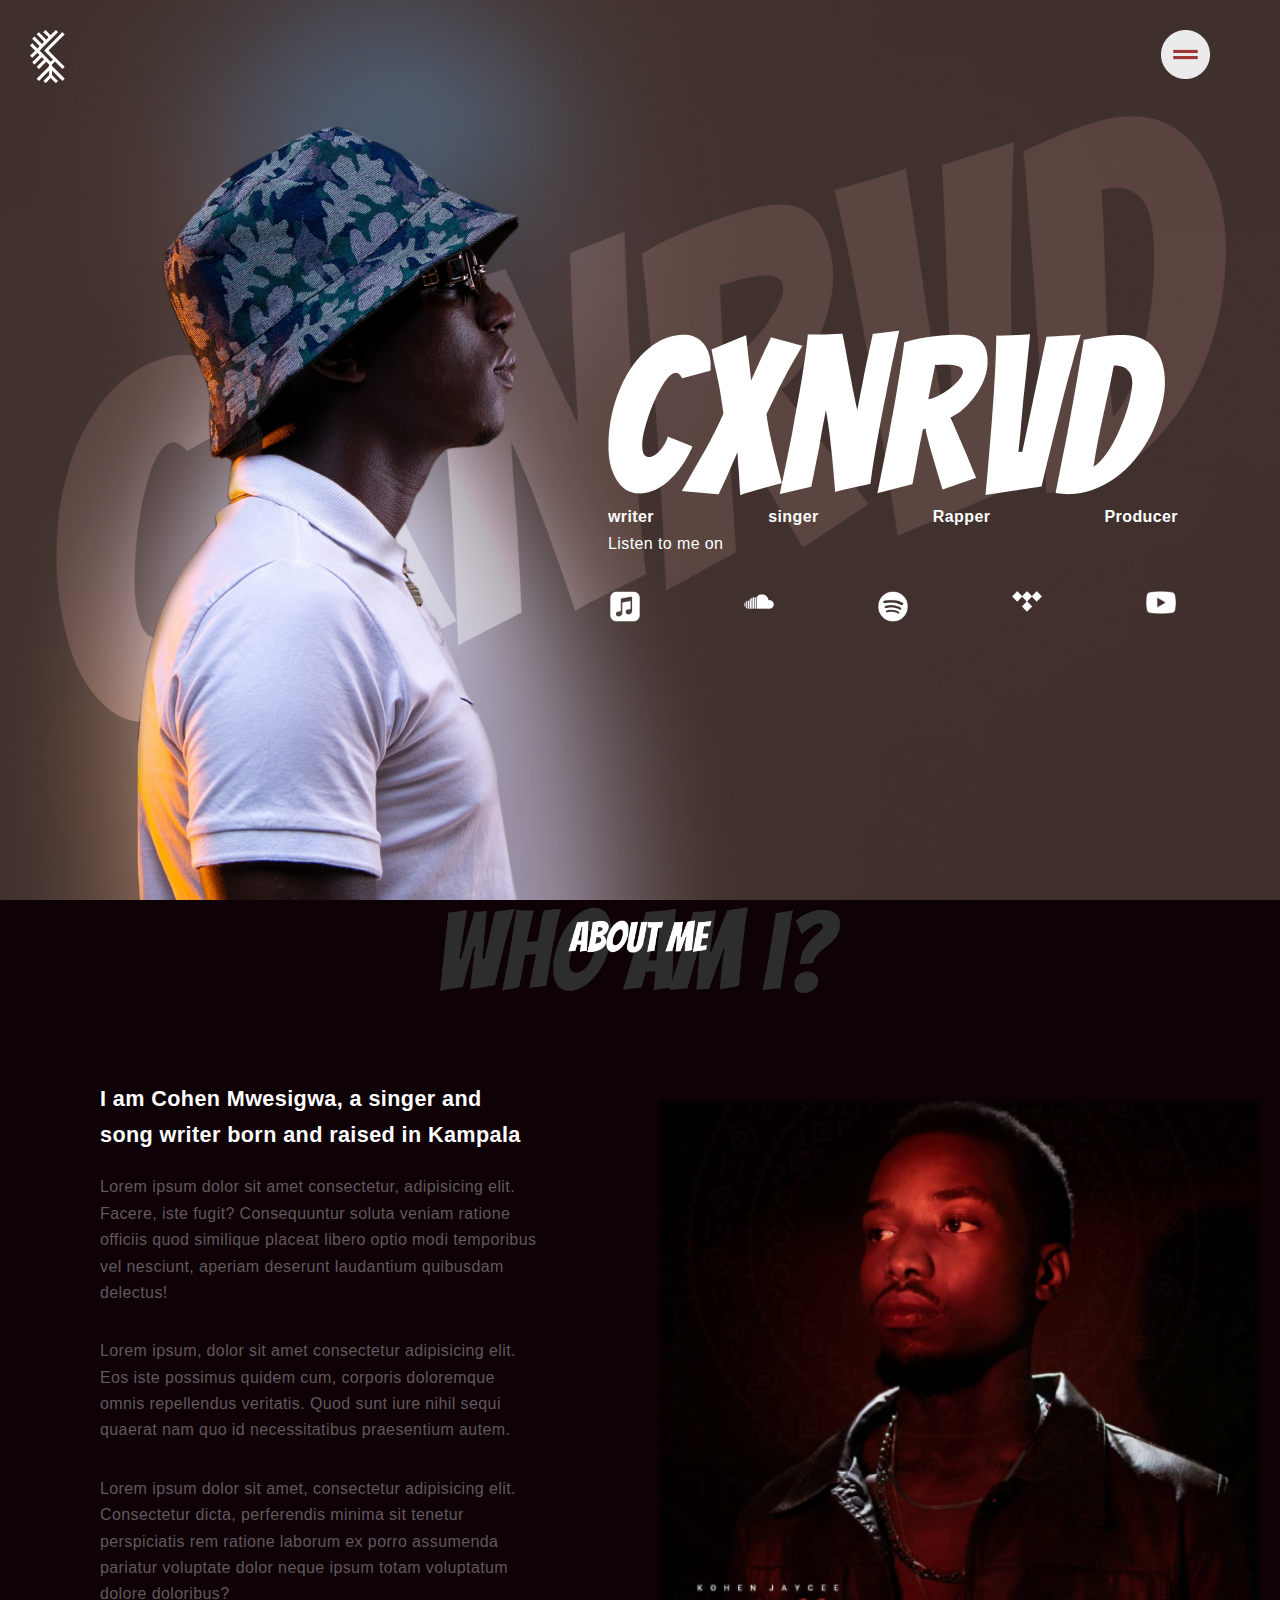
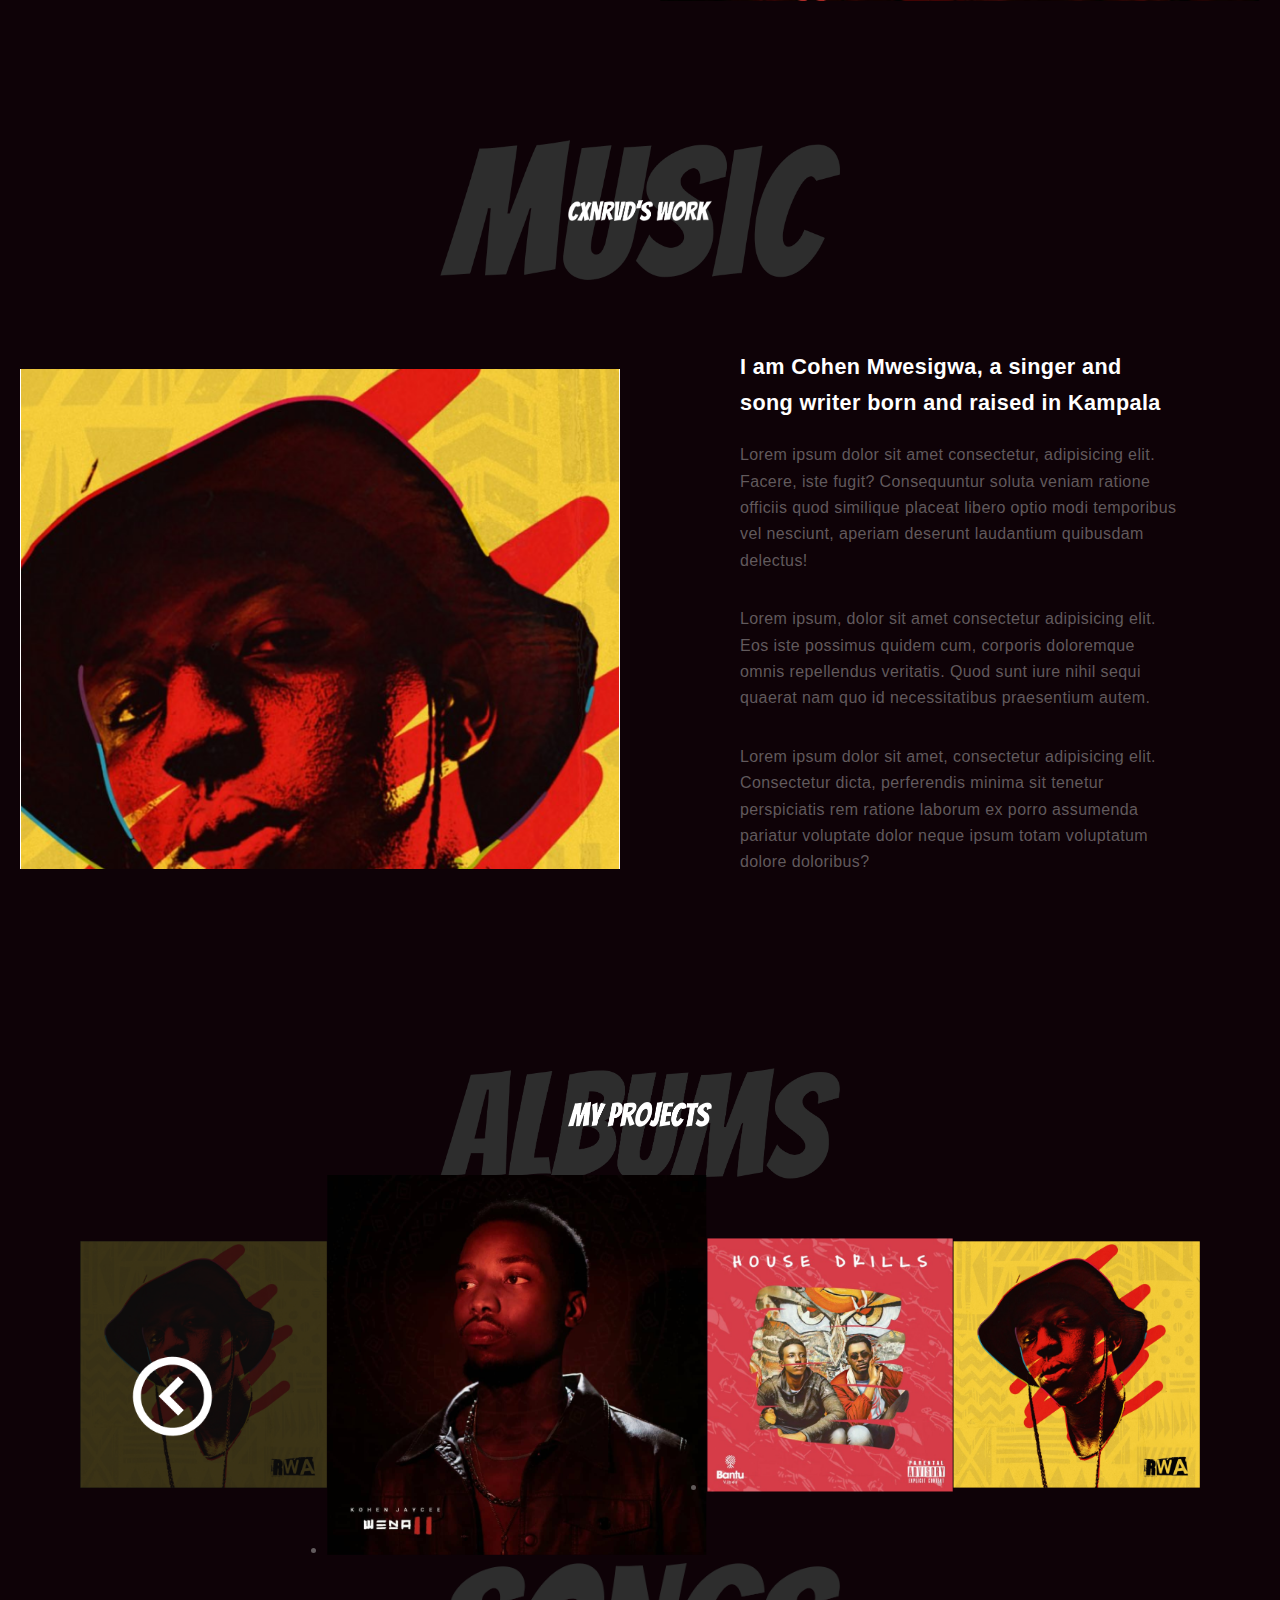
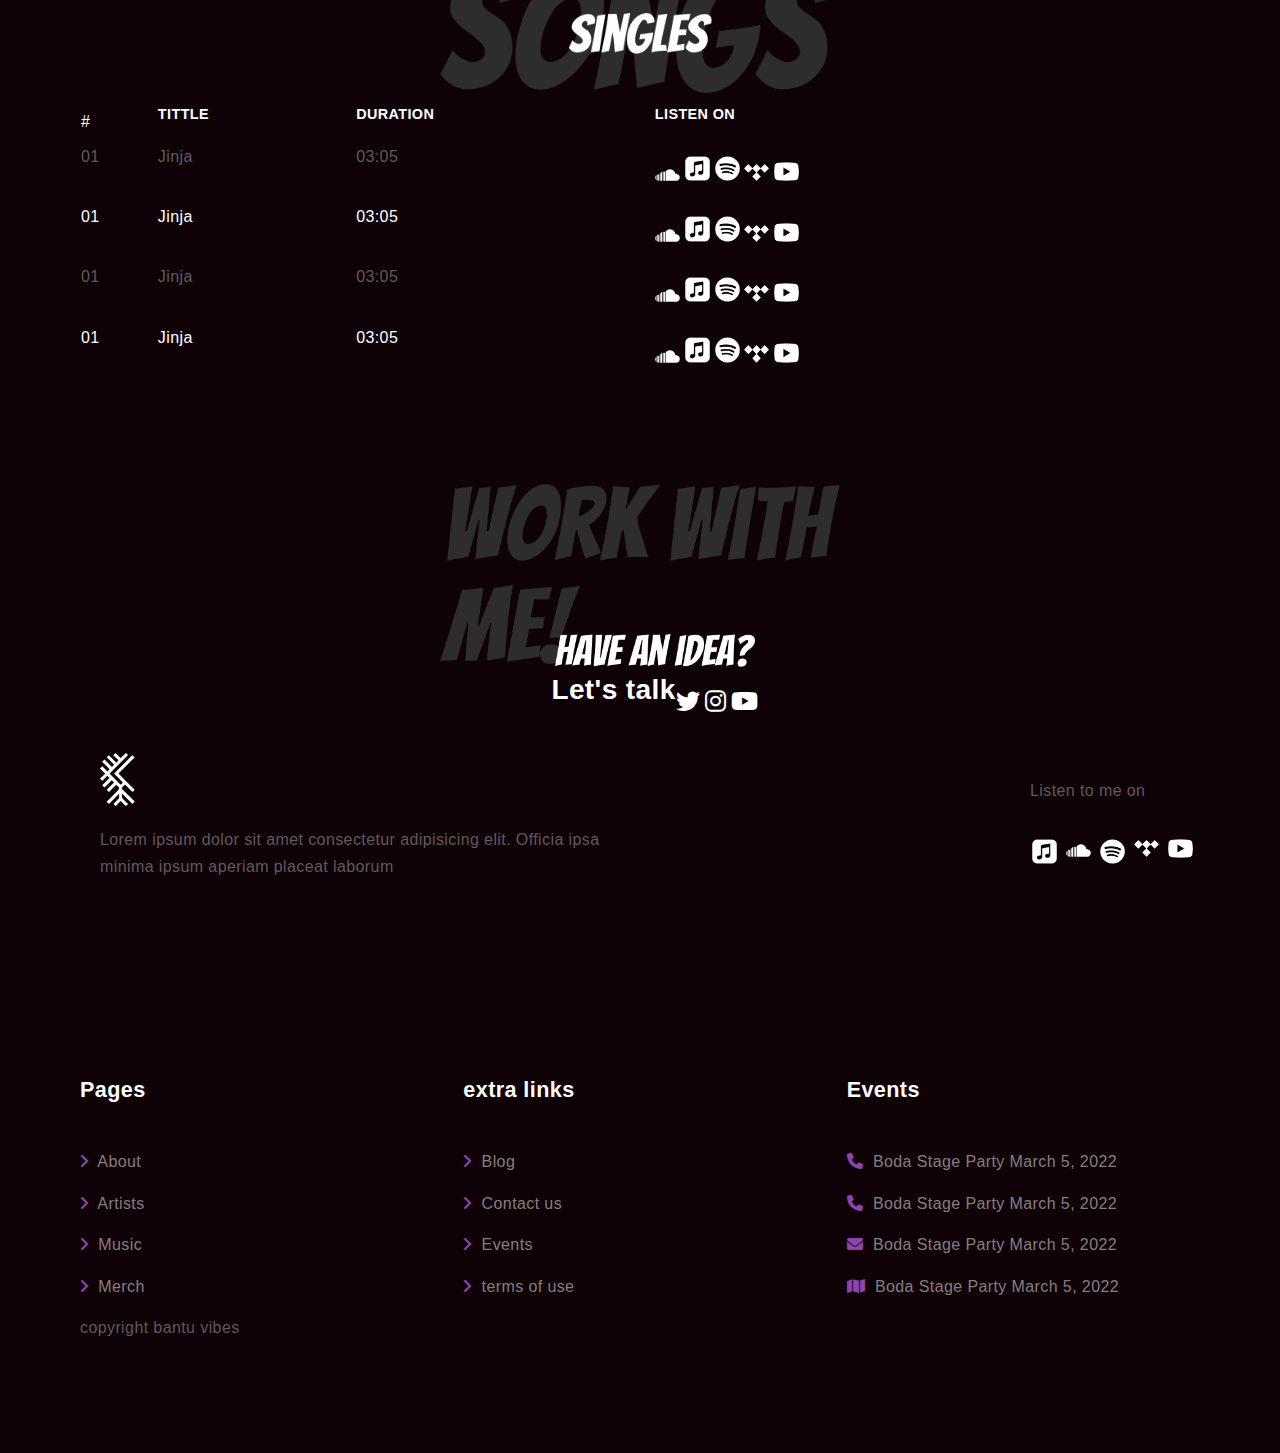
==== index.html @ 515840b2 "update index.html" ====
<!DOCTYPE html>
<html lang="en">

<head>
  <meta charset="UTF-8" />
  <meta http-equiv="X-UA-Compatible" content="IE=edge" />
  <meta name="viewport" content="width=device-width, initial-scale=1.0" />
  <title>Bantu vibes</title>
   <link rel="stylesheet" href="index.css">
 <link rel="stylesheet" href="Nav.css">
  <link rel="stylesheet" href="https://cdnjs.cloudflare.com/ajax/libs/font-awesome/6.0.0/css/all.min.css"
    integrity="sha512-9usAa10IRO0HhonpyAIVpjrylPvoDwiPUiKdWk5t3PyolY1cOd4DSE0Ga+ri4AuTroPR5aQvXU9xC6qOPnzFeg=="
    crossorigin="anonymous" referrerpolicy="no-referrer" />
</head>

<body>
  <div class="wrapper">
    <div class="home-body">
      <nav>
        <div class="flex-items">
          <div class="logo">
            <a href="/">
              <img src="assets/Vector (1).png" alt="" />
            </a>
            <div class="menu"> <a class="btn close-btn" id="close-btn"><i class="fas fa-times-circle"></i>
              </a>
              <a class="btn menu-btn" id="menu-btn"><i class="fas fabars"><img src="assets/drag_handle (1).png"
                    alt="" /></i>
              </a>
            </div>
          </div>

          <nav class="top-nav">
            <ul class="link-list" id="link-list">
              <li><a href="about.html" onclick="toggleMenu()">about</a></li>
              <li><a href="music.html" onclick="toggleMenu()">services</a></li>
              <li><a href="blog.html" onclick="toggleMenu()">contact</a></li>
            </ul>
          </nav>
          </header>
          <header>
        </div>
      </nav>
      <!-- Header -->
      <div class="home">
        <div class="flex-items">
          <div class="image">
            <img src="assets/My project-3.png" alt="" />
          </div>
          <div class="right">
            <div class="cx">
              <img src="assets/cxnrvd.png" alt="" />
            </div>
            <ul>
              writer
              <li>singer</li>
              <li>Rapper</li>
              Producer
            </ul>
            <p>Listen to me on</p>
            <ul class="link">
              <a href="/">
                <li><img src="assets/Vector (3).png" alt="" /></li>
              </a>
              <a href="/">
                <li><img src="assets/Vector (4).png" alt="" /></li>
              </a>
              <a href="/">
                <li><img src="assets/Vector (2).png" alt="" /></li>

              </a>
              <a href="/">
                <li><img src="assets/Vector (8).png" alt="" /></li>
              </a>
              <a href="/">
                <li><img src="assets/Vector (9).png" alt="" /></li>
              </a>
            </ul>
          </div>
        </div>
      </div>
    </div>
    <div class="wrap">
      <div class="about">
        <div class="flyers">
          <img src="assets/who am i_.png" alt="">
        </div>
        <div class="bantu-vibe">
          <img src="assets/About mE.png" alt="">
        </div>
        <div class="flex-items">
          <div class="left">
            <div class="content">
              <h3>
                I am Cohen Mwesigwa, a singer and song writer born and raised in
                Kampala
              </h3>
              <p>
                Lorem ipsum dolor sit amet consectetur, adipisicing elit. Facere, iste
                fugit? Consequuntur soluta veniam ratione officiis quod similique
                placeat libero optio modi temporibus vel nesciunt, aperiam deserunt
                laudantium quibusdam delectus!
              </p>
              <p>
                Lorem ipsum, dolor sit amet consectetur adipisicing elit. Eos iste
                possimus quidem cum, corporis doloremque omnis repellendus veritatis.
                Quod sunt iure nihil sequi quaerat nam quo id necessitatibus
                praesentium autem.
              </p>
              <p>
                Lorem ipsum dolor sit amet, consectetur adipisicing elit. Consectetur
                dicta, perferendis minima sit tenetur perspiciatis rem ratione laborum
                ex porro assumenda pariatur voluptate dolor neque ipsum totam
                voluptatum dolore doloribus?
              </p>
            </div>
          </div>
          <div class="right">
            <div class="frame">
              <img class="kohen" src="assets/kohen-1.png" alt="">
            </div>
          </div>
        </div>
      </div>
      <div class="work">
        <div class="flyers">
          <img src="assets/Music.png" alt="">
        </div>
        <div class="bantu-vibe">
          <img src="assets/Cxnrvd’s work.png" alt="">
        </div>
        <div class="reverse">
          <div class="left">
            <div class="frame">
              <img src="assets/Frame 105.png" alt="">
            </div>
          </div>
          <div class="right">
            <div class="content">
              <h3>
                I am Cohen Mwesigwa, a singer and song writer born and raised in
                Kampala
              </h3>
              <p>
                Lorem ipsum dolor sit amet consectetur, adipisicing elit. Facere, iste
                fugit? Consequuntur soluta veniam ratione officiis quod similique
                placeat libero optio modi temporibus vel nesciunt, aperiam deserunt
                laudantium quibusdam delectus!
              </p>
              <p>
                Lorem ipsum, dolor sit amet consectetur adipisicing elit. Eos iste
                possimus quidem cum, corporis doloremque omnis repellendus veritatis.
                Quod sunt iure nihil sequi quaerat nam quo id necessitatibus
                praesentium autem.
              </p>
              <p>
                Lorem ipsum dolor sit amet, consectetur adipisicing elit. Consectetur
                dicta, perferendis minima sit tenetur perspiciatis rem ratione laborum
                ex porro assumenda pariatur voluptate dolor neque ipsum totam
                voluptatum dolore doloribus?
              </p>
            </div>
          </div>
        </div>
      </div>
      <div class="content">
        <div class="projects">
          <div class="flyers">
            <img src="assets/Albums.png" alt="">
          </div>
          <div class="bantu-vibe">
            <img src="assets/My Projects.png" alt="">
          </div>
          <div class="flex-items">
            <li><img src="assets/1200x1200bf-60 (1).png" alt=""></li>
            <li><img src="assets/kohen-1.png" alt=""></li>
            <li><img src="assets/house-drills.png" alt=""></li>
            <li><img src="assets/1200x1200bf-60.png" alt=""></li>
          </div>
        </div>
        <div class="songs">
          <div class="flyers"> <img src="assets/Songs.png" alt="">
          </div>
          <div class="bantu-vibe"><img src="assets/Singles.png" alt=""></div>
          <div class="song_table">
            <table>
              <tr>
                <td>#</td>
                <td>
                  <h5>TITTLE</h5>
                </td>
                <td>
                  <h5>DURATION</h5>
                </td>
                <td>
                  <h5>LISTEN ON</h5>
                </td>
              </tr>
              <tr>
                <td>
                  <p>01</p>
                </td>
                <td>
                  <P>Jinja</P>
                </td>
                <td>
                  <p>03:05</p>
                </td>
                <td>
                  <img src="assets/Vector (4).png" alt="" />
                  <img src="assets/Vector (3).png" alt="" />
                  <img src="assets/Vector (2).png" alt="" />
                  <img src="assets/Vector (8).png" alt="" />
                  <img src="assets/Vector (9).png" alt="" />
                </td>
              </tr>
              <tr>
                <td>
                  <p>01</p>
                </td>
                <td>
                  <P>Jinja</P>
                </td>
                <td>
                  <p>03:05</p>
                </td>
                <td>
                  <img src="assets/Vector (4).png" alt="" />
                  <img src="assets/Vector (3).png" alt="" />
                  <img src="assets/Vector (2).png" alt="" />
                  <img src="assets/Vector (8).png" alt="" />
                  <img src="assets/Vector (9).png" alt="" />
                </td>
              </tr>
              <tr>
                <td>
                  <p>01</p>
                </td>
                <td>
                  <P>Jinja</P>
                </td>
                <td>
                  <p>03:05</p>
                </td>
                <td>
                  <img src="assets/Vector (4).png" alt="" />
                  <img src="assets/Vector (3).png" alt="" />
                  <img src="assets/Vector (2).png" alt="" />
                  <img src="assets/Vector (8).png" alt="" />
                  <img src="assets/Vector (9).png" alt="" />
                </td>
              </tr>
              <tr>
                <td>
                  <p>01</p>
                </td>
                <td>
                  <P>Jinja</P>
                </td>
                <td>
                  <p>03:05</p>
                </td>
                <td>
                  <img src="assets/Vector (4).png" alt="" />
                  <img src="assets/Vector (3).png" alt="" />
                  <img src="assets/Vector (2).png" alt="" />
                  <img src="assets/Vector (8).png" alt="" />
                  <img src="assets/Vector (9).png" alt="" />
                </td>
              </tr>
            </table>
          </div>
        </div>
        <section>
          <div class="flex">
            <div class="flyers">
              <img src="assets/work with me!.png" alt="">
            </div>
            <div class="div">
              <div class="vibe">
                <img class="lets" src="assets/Have an idea_.png" alt="">
                <div class="flex-items">
                  <section>
                    <h2>Let's talk</h2>
                  </section>
                  <section> <a href="music.html"><i class="fab fa-twitter"></i></a>
                    <a href="music.html"><i class="fab fa-instagram"></i></a>
                    <a href="music.html"><i class="fab fa-youtube"></i></a>
                  </section>
                </div>
              </div>
            </div>
          </div>
        </section>
        <div class="flex-items">
          <div class="left">
            <div class="flex-footer">
              <div class="logo">
                <a href="/">
                  <img src="assets/Vector (1).png" alt="" /></a>
              </div>
              <div class="bantu-vibe">
                <img src="assets/Bantu vibes (1).png" alt="">
              </div>
            </div>
            <p>Lorem ipsum dolor sit amet consectetur adipisicing elit. Officia ipsa minima ipsum aperiam placeat
              laborum
            </p>
          </div>
          <div class="footer-right">
            <p>Listen to me on</p>
            <ul class="link">
              <a href="/">
                <li><img src="assets/Vector (3).png" alt="" /></li>
              </a>
              <a href="/">
                <li><img src="assets/Vector (4).png" alt="" /></li>
              </a>
              <a href="/">
                <li><img src="assets/Vector (2).png" alt="" /></li>

              </a>
              <a href="/">
                <li><img src="assets/Vector (8).png" alt="" /></li>
              </a>
              <a href="/">
                <li><img src="assets/Vector (9).png" alt="" /></li>
              </a>
            </ul>
          </div>
        </div>
      </div>
      <!-- footer section starts  -->
      <section class="footer">
        <div class="box-container">

          <div class="box">
            <h3>Pages</h3>
            <a href="about.html"> <i class="fas fa-angle-right"></i> About</a>
            <a href="artists.thml"> <i class="fas fa-angle-right"></i> Artists</a>
            <a href="music.html"> <i class="fas fa-angle-right"></i> Music</a>
            <a href="merch.html"> <i class="fas fa-angle-right"></i> Merch</a>
          </div>

          <div class="box">
            <h3>extra links</h3>
            <a href="blog.html"> <i class="fas fa-angle-right"></i> Blog</a>
            <a href="#"> <i class="fas fa-angle-right"></i> Contact us</a>
            <a href="#"> <i class="fas fa-angle-right"></i> Events</a>
            <a href="#"> <i class="fas fa-angle-right"></i> terms of use</a>
          </div>

          <div class="box">
            <h3>Events</h3>
            <a href="#"> <i class="fas fa-phone"></i> Boda Stage Party March 5, 2022 </a>
            <a href="#"> <i class="fas fa-phone"></i> Boda Stage Party March 5, 2022 </a>
            <a href="#"> <i class="fas fa-envelope"></i> Boda Stage Party March 5, 2022 </a>
            <a href="#"> <i class="fas fa-map"></i> Boda Stage Party March 5, 2022</a>
          </div>
        </div>
        <p>copyright bantu vibes</p>
      </section>
    </div>
  </div>
  <script src="Nav.js"></script>
  <!-- footer section ends -->
</body>

</html>
---- index.css ----
/* @import url(fontawesome-all.min.css); */
/* @import url('https://fonts.googleapis.com/css2?family=Poppins:wght@100;200;300;400;500;600&display=swap'); */
@import url("https://fonts.googleapis.com/css?family=Source+Sans+Pro:300,300italic,600,600italic");

:root {
    --main-color: #8e44ad;
    --black: #222;
    --white: #fff;
    --light-black: rgba(206, 205, 205, 0.438);
    --light-white: rgba(219, 210, 210, 0.6);
    --dark-bg: rgba(0, 0, 0, .7);
    --light-bg: #eee;
    --border: .1rem solid var(--black);
    --box-shadow: 0 .5rem 1rem rgba(0, 0, 0, .1);
    --text-shadow: 0 1.5rem 3rem rgba(0, 0, 0, .3);
}

* {
    font-family: 'Poppins', sans-serif;
    margin: 0;
    padding: 0;
    box-sizing: border-box;
    outline: none;
    border: none;
    text-decoration: none;
}

body,
input,
select,
textarea {
    margin: 0;
    padding: 0;
    color: var(--light-black);
    /* font-family: "Source Sans Pro", Helvetica, sans-serif; */
    font-size: 17pt;
    font-weight: 300;
    letter-spacing: 0.025em;
    line-height: 1.65;
}


@media screen and (max-width: 1680px) {

    body,
    input,
    select,
    textarea {
        font-size: 14pt;
    }
}

@media screen and (max-width: 1280px) {

    body,
    input,
    select,
    textarea {
        font-size: 12pt;
    }


}

@media screen and (max-width: 360px) {

    body,
    input,
    select,
    textarea {
        font-size: 11pt;
    }

}

a {
    -moz-transition: color 0.2s ease-in-out, border-bottom-color 0.2s ease-in-out;
    -webkit-transition: color 0.2s ease-in-out,
        border-bottom-color 0.2s ease-in-out;
    -ms-transition: color 0.2s ease-in-out, border-bottom-color 0.2s ease-in-out;
    transition: color 0.2s ease-in-out, border-bottom-color 0.2s ease-in-out;
    color: inherit;
    text-decoration: none;
}

a:hover {
    border-bottom-color: transparent;
    color: #9bf1ff !important;
}

a:active {
    color: #53e3fb !important;
}

strong,
b {
    color: #ffffff;
    font-weight: 600;
}

em,
i {
    font-style: italic;
}

p {
    margin: 0 0 2em 0;
}

h1,
h2,
h3,
h4,
h5,
h6 {
    color: #ffffff;
    font-weight: 600;
    line-height: 1.65;
    margin: 0 0 1em 0;
}

h1 a,
h2 a,
h3 a,
h4 a,
h5 a,
h6 a {
    color: inherit;
    border-bottom: 0;
}

h1 {
    font-size: 2.5em;
}

h2 {
    font-size: 1.75em;
}

h3 {
    font-size: 1.35em;
}

h4 {
    font-size: 1.1em;
}

h5 {
    font-size: 0.9em;
}

h6 {
    font-size: 0.7em;
}

@media screen and (max-width: 736px) {
    h1 {
        font-size: 2em;
    }

    .reverse {
        display: flex;
        flex-wrap: wrap-reverse;
    }

    .content,
    .footer {
        padding: 1.2rem;
    }

    h2 {
        font-size: 1.5em;
    }

    h3 {
        font-size: 1.25em;
    }
}

html {
    font-size: 62.5%;
    overflow-x: hidden;
}

body {
    background: #0e0207;
    overflow: hidden;
}

.browse {
    display: flex;
}

.browse li img {
    width: 10px;
}

.button {
    background-color: var(--light-bg);
    padding: 5px 20px;
    text-align: center;
    margin: 0 20px;
}

.flex-items,
.reverse {
    align-items: center;
    display: flex;
    justify-content: space-between;
    /* width: 100%; */
}

ul {
    font-weight: 800;
    display: flex;
    justify-content: space-between;
}

.left,
.right {
    width: 50%;
    padding: 0 2rem;
}

.right ul li {
    font-weight: 700;
}

.about,
.projects {
    overflow: hidden;
    /* margin: 2rem 0 0 0; */

}

.content,
.footer {
    padding: 8rem;
}

td img {
    width: 25px;
}

.work {
    margin: 2rem 0 0rem 0;
}

.flyers {
    width: 100%;
    align-items: center;
    display: flex;
    justify-content: center;
}

.flyers img {
    width: 40rem;
    height: 100%;
    margin-bottom: -10rem;
    /* opacity: .6; */
}

.frame {
    height: 500px;
    overflow: hidden;
    margin: 0 0 2rem;
}

.frame img {
    width: 100%;
    margin-top: -4rem;
}


.lets {
    width: 100%;
}

.bantu-vibe {
    padding-top: 20px;
    margin-bottom: 4rem;
    width: 100%;
    text-align: center;
    justify-content: center;
}

.album {
    display: flex;
    justify-content: center;
}

.album-vibe img {
    width: 20rem;
}

.bantu-vibe img {
    width: 9em;
    text-align: center;
    justify-content: center;
}

.vibe {
    width: 100%;
    display: flex;
    flex-direction: column;
    justify-content: center;
    padding-top: 7rem;
    padding-left: 3rem;
    align-items: center;
}

.vibe .fab {
    font-size: 24px;
    color: var(--white);
}

.rwa {
    height: 2rem;
    width: .5rem;
}

.vibe img {
    width: 20rem;
}

/* Home designs with the cool bantu vibes */
.home {
    color: var(--white);
}

.home .flex-items {
    flex-wrap: wrap-reverse;
    justify-content: center;
    align-items: center;
}

.home-body {
    height: 100vh;
    width: 100%;
    padding: 3rem;
    background-image: url(assets/Frame\ 7.jpg);
    background-position: center;
    background-repeat: no-repeat;
    background-size: cover;
    overflow: hidden;
}

.home .image img {
    width: 100%;
}

.link li {
    font-weight: bolder;
    list-style: none;
}

.link a {
    width: 3rem;
    margin: .2rem;
}

.home .flex-items .right .cx img {
    margin-top: -30rem;
}

/* Projects done by the bantu vibes */
.flex-items li img {
    width: 100%;
}

.projects .flex-items {
    display: flex;
    flex-wrap: nowrap;
}

/* footer designs for the vibe */
footer a {
    text-decoration: none;
    color: #CCCCCC;
}

.flex-footer {
    align-items: center;
    display: flex;
    justify-content: space-between;
    width: 50%;
}

.footer-right .link img {
    width: 25px;
}
table {
    text-align: center;
    width: 100%;
    border-collapse: collapse;
    margin-bottom: 10rem;
}


/* Zebra striping */
tr:nth-of-type(odd) {
    color: var(--white);
    /* background: var(--main-color); */
}

th {
    text-align: center;
    background: #333;
    color: white;
    font-weight: bold;
}

td,
th {
    text-align: center;
    justify-content: center;
    padding: 1px;
    /* border: 1px solid #ccc; */
    text-align: left;
}

/* landscape and portrait controlers */
@media (max-width:398px) {
    .vibe img {
        width: 10rem;
    }

    .content,
    .footer {
        padding: 1.2rem;
    }
}

.nav {
    padding: 20px;
}

@media (max-width:698px) {
    .nav {
        padding: 1rem;
    }

    .button {
        padding: 5px 10px;
        margin: 0 10px;
    }

    .button img {
        width: 9rem;
    }

    .album {
        margin-bottom: 4rem;
    }

    .album img {
        width: 25rem;
    }


    .vibe img {
        width: 10rem;
    }

    .content,
    .footer {
        padding: 1.2rem;
    }
}

@media (max-width:798px) {
    .home .flex-items .right .cx img {
        margin-top: 0rem;
        position: relative;
        width: 100%;
    }

    .left,
    .right {
        width: 100%;
        padding: 0;
    }

    .flex-items {
        flex-wrap: wrap;
    }


    /* .kohen {
        display: none;
    } */

    .work,
    .about,
    .projects,
    .songs {
        display: flex;
        flex-direction: column;
        justify-content: center;
        align-items: center;
        height: 100%;
    }

    .flyers img {
        width: 20rem;
        height: 100%;
    }

    .frame img {
        width: 100%;
        margin-top: 0rem;
    }
}

.footer {
    /* line-height: .5; */
    /* background: url(../images/footer-bg.jpg) no-repeat; */
    background-size: cover;
    background-position: center;
}

.footer .box-container {
    display: grid;
    grid-template-columns: repeat(auto-fit, minmax(25rem, 1fr));
    gap: 3rem;
}

.footer .box-container .box h3 {
    color: var(--white);
    padding-bottom: 2rem;
}

.footer .box-container .box a {
    color: var(--light-white);
    padding-bottom: 1.5rem;
    display: block;
}

.footer .box-container .box a i {
    color: var(--main-color);
    padding-right: .5rem;
    transition: .2s linear;
}

.footer .box-container .box a:hover i {
    padding-right: 2rem;
}

.footer .credit {
    text-align: center;
    padding-top: 3rem;
    margin-top: 3rem;
    border-top: .1rem solid var(--light-white);
    color: var(--white);
}

.footer .credit span {
    color: var(--main-color);
}
---- Nav.css ----
:root {
    /* COLORS */
    --neutral-dk: #0e0207;
    --neutral-lt: #fff;
    --transition: all 300ms ease-in-out;
    --nav-height: 0rem;
    font-size: 10px;
    line-height: 100%;
}


a:hover {
    opacity: 60%;
}

ul {
    list-style: none;
}

/* TOP NAV */
.btn {
    display: none;
    background: transparent;
}

.btn i {
    font-size: 3rem;
}

.top-nav {
    display: flex;
    align-items: center;
    justify-content: space-between;
    padding: 0 60px;
}

.top-nav {
    justify-content: flex-start;
    gap: 30px;
    padding: 0 20px;
}

.close-btn .fas {
    font-size: 50px;
}

.menu-btn {
    display: block;
}

.logo {
    display: flex;
    width: 100%;
    margin-right: auto;
    z-index: 1000;
    justify-content: space-between;
}

.link-list {
    position: absolute;
    top: var(--nav-height);
    left: 0;
    flex-direction: column;
    align-items: center;
    justify-content: center;
    gap: 30px;
    height: 0;
    width: 0;
    opacity: 0;
    border-radius: 0 0 30px 0;
    background: var(--neutral-dk);
    overflow: hidden;
}

.link-list a {
    color: var(--neutral-lt);
    font-size: 2rem;
    letter-spacing: 1.2px;
}

.visible {
    display: block;
}

.hidden {
    display: none;
}

.open {
    width: 100%;
    height: calc(100vh);
    opacity: 1;
    border-radius: initial;
}
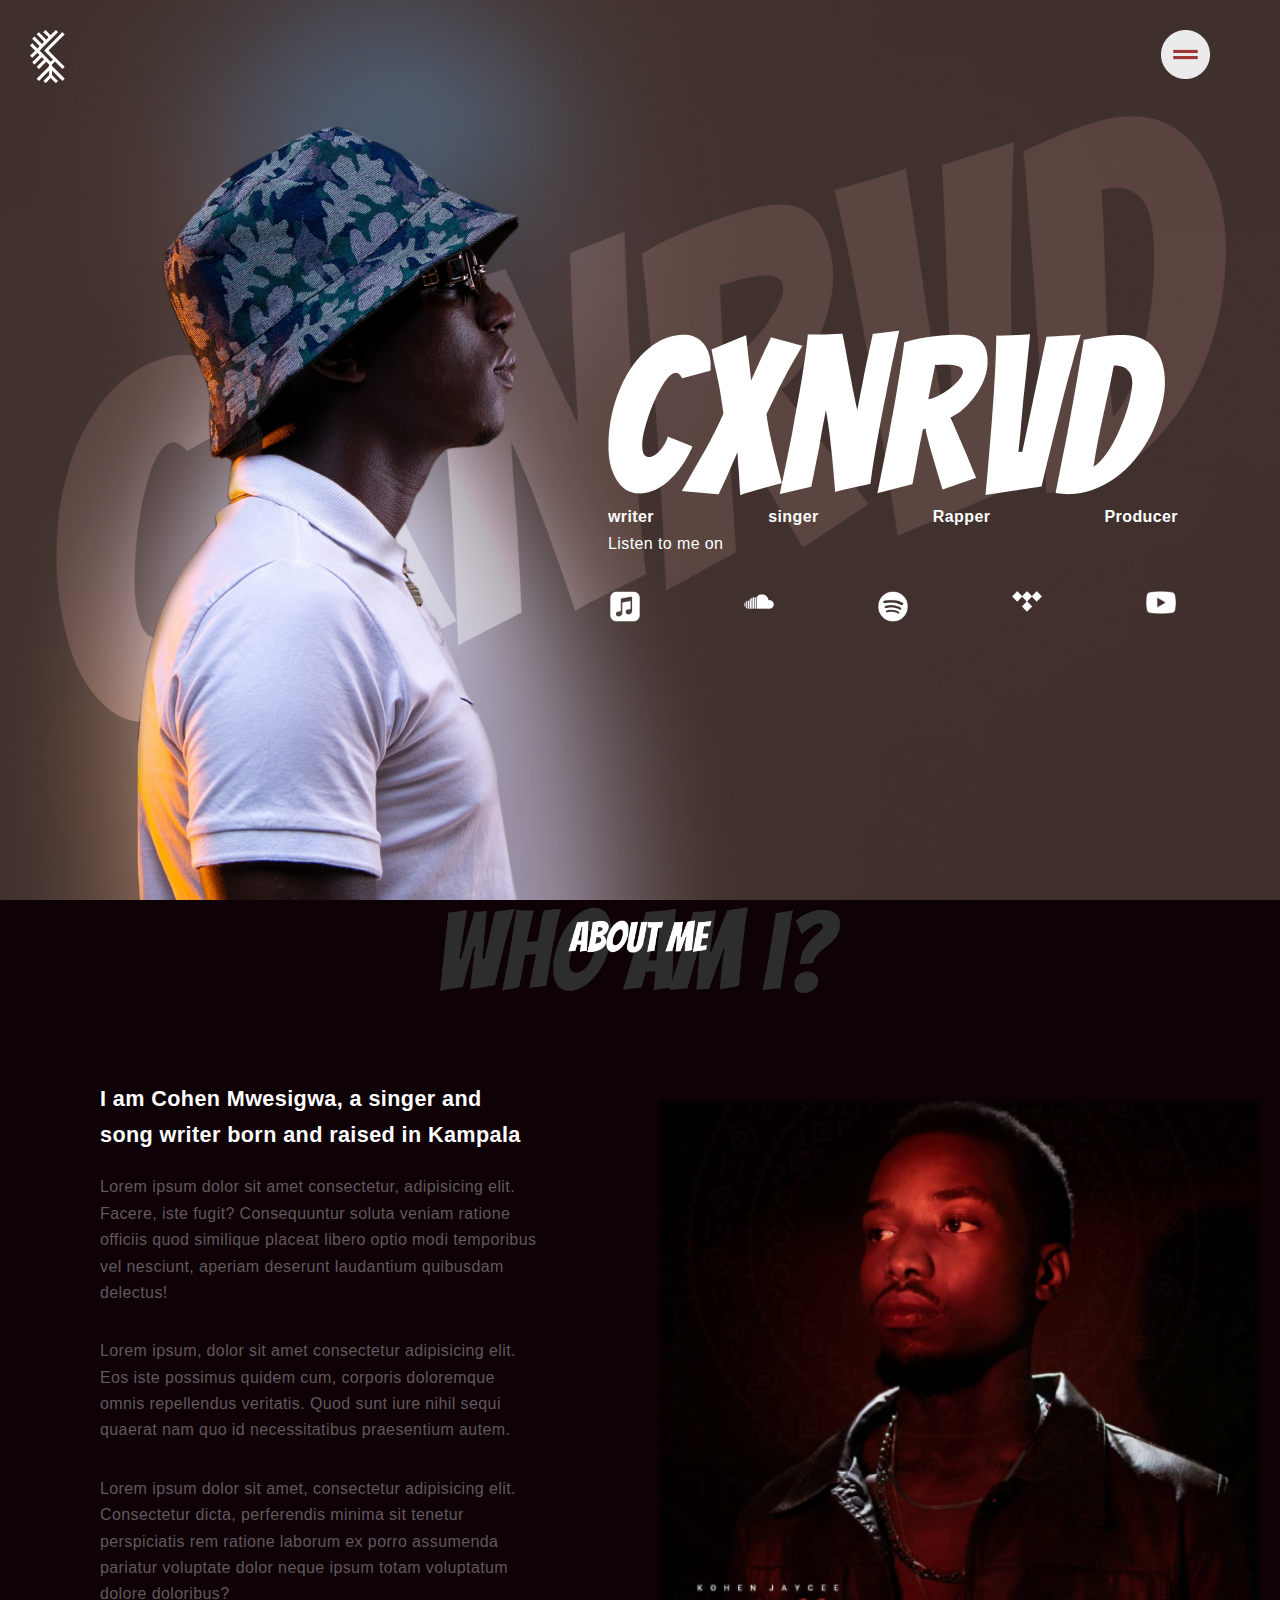
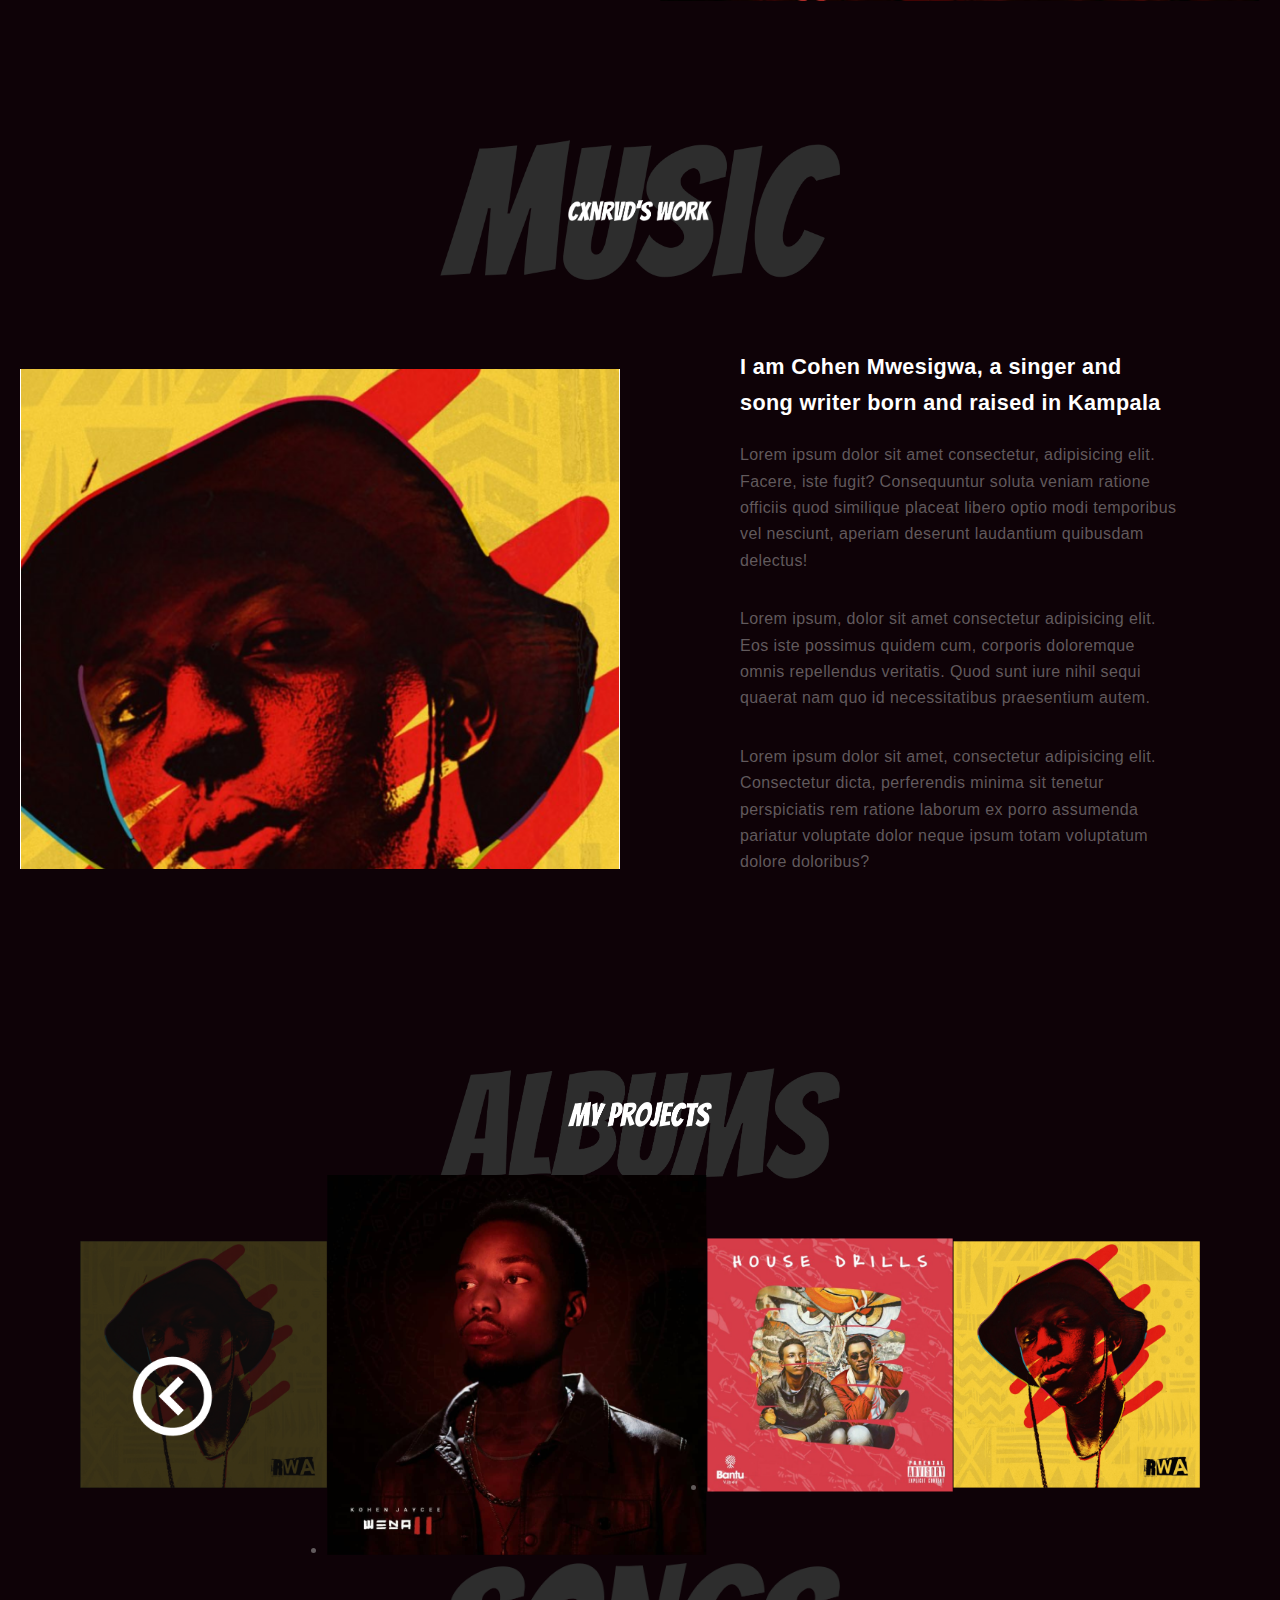
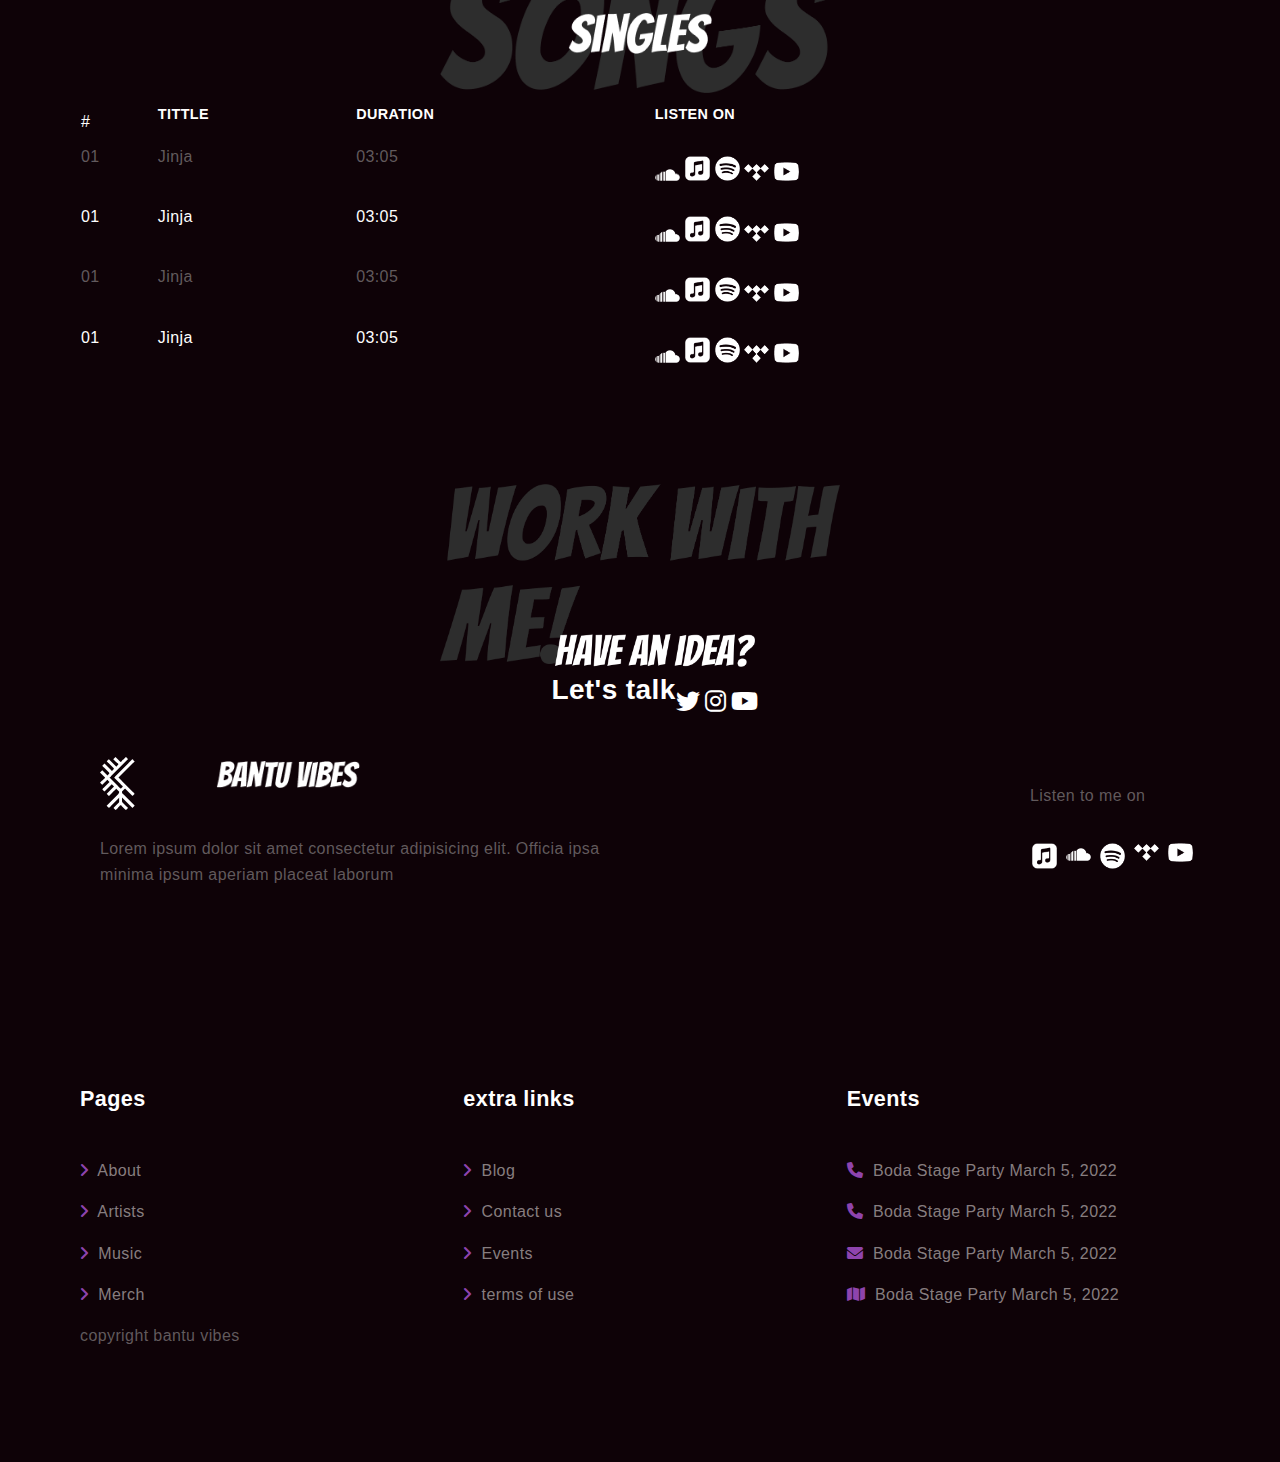
==== commit f56789f7: "once again" ====
--- a/index.html
+++ b/index.html
@@ -6,8 +6,8 @@
   <meta http-equiv="X-UA-Compatible" content="IE=edge" />
   <meta name="viewport" content="width=device-width, initial-scale=1.0" />
   <title>Bantu vibes</title>
-   <link rel="stylesheet" href="index.css">
- <link rel="stylesheet" href="Nav.css">
+  <link rel="stylesheet" href="Nav.css">
+  <link rel="stylesheet" href="index.css">
   <link rel="stylesheet" href="https://cdnjs.cloudflare.com/ajax/libs/font-awesome/6.0.0/css/all.min.css"
     integrity="sha512-9usAa10IRO0HhonpyAIVpjrylPvoDwiPUiKdWk5t3PyolY1cOd4DSE0Ga+ri4AuTroPR5aQvXU9xC6qOPnzFeg=="
     crossorigin="anonymous" referrerpolicy="no-referrer" />
@@ -32,9 +32,9 @@
 
           <nav class="top-nav">
             <ul class="link-list" id="link-list">
-              <li><a href="about.html" onclick="toggleMenu()">about</a></li>
-              <li><a href="music.html" onclick="toggleMenu()">services</a></li>
-              <li><a href="blog.html" onclick="toggleMenu()">contact</a></li>
+              <li><a href="about.html" onclick="toggleMenu()">About</a></li>
+              <li><a href="music.html" onclick="toggleMenu()">Music</a></li>
+              <li><a href="merch.html" onclick="toggleMenu()">Albums</a></li>
             </ul>
           </nav>
           </header>
@@ -366,4 +366,4 @@
   <!-- footer section ends -->
 </body>
 
-</html>
+</html>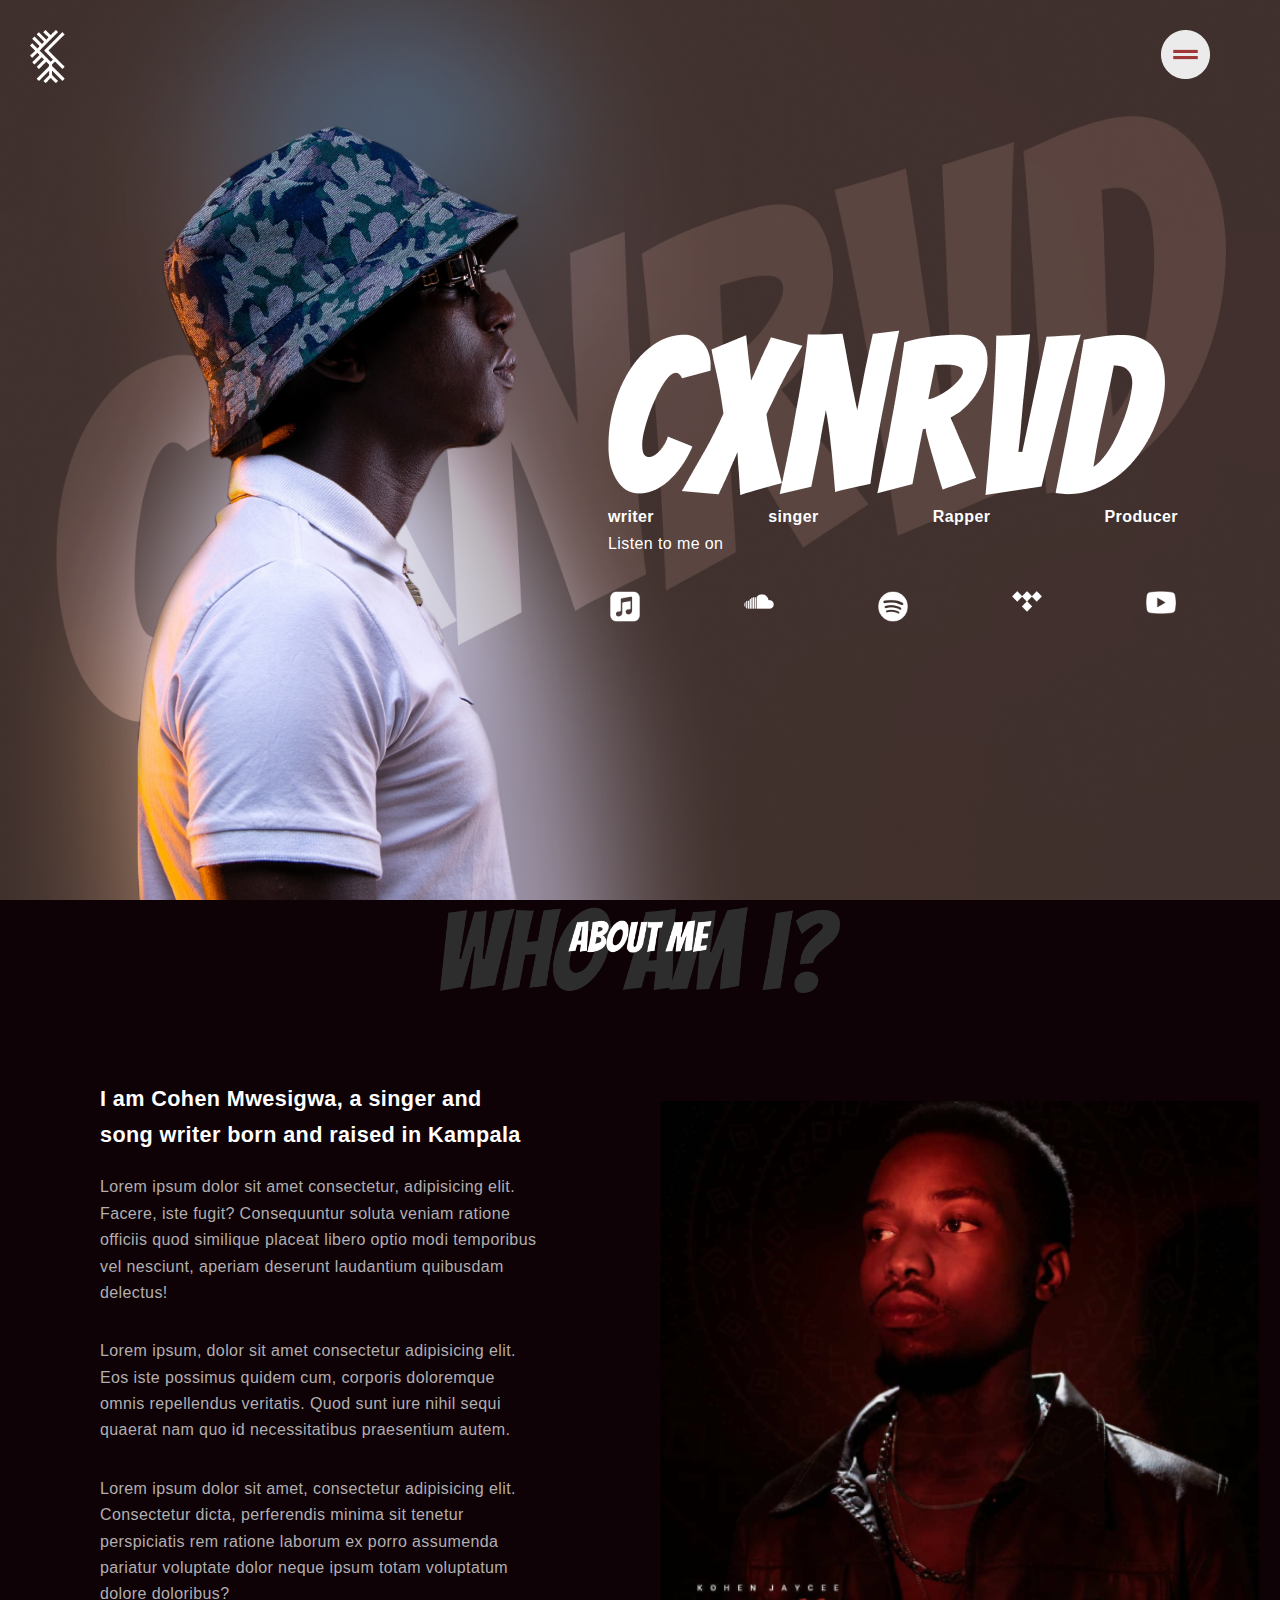
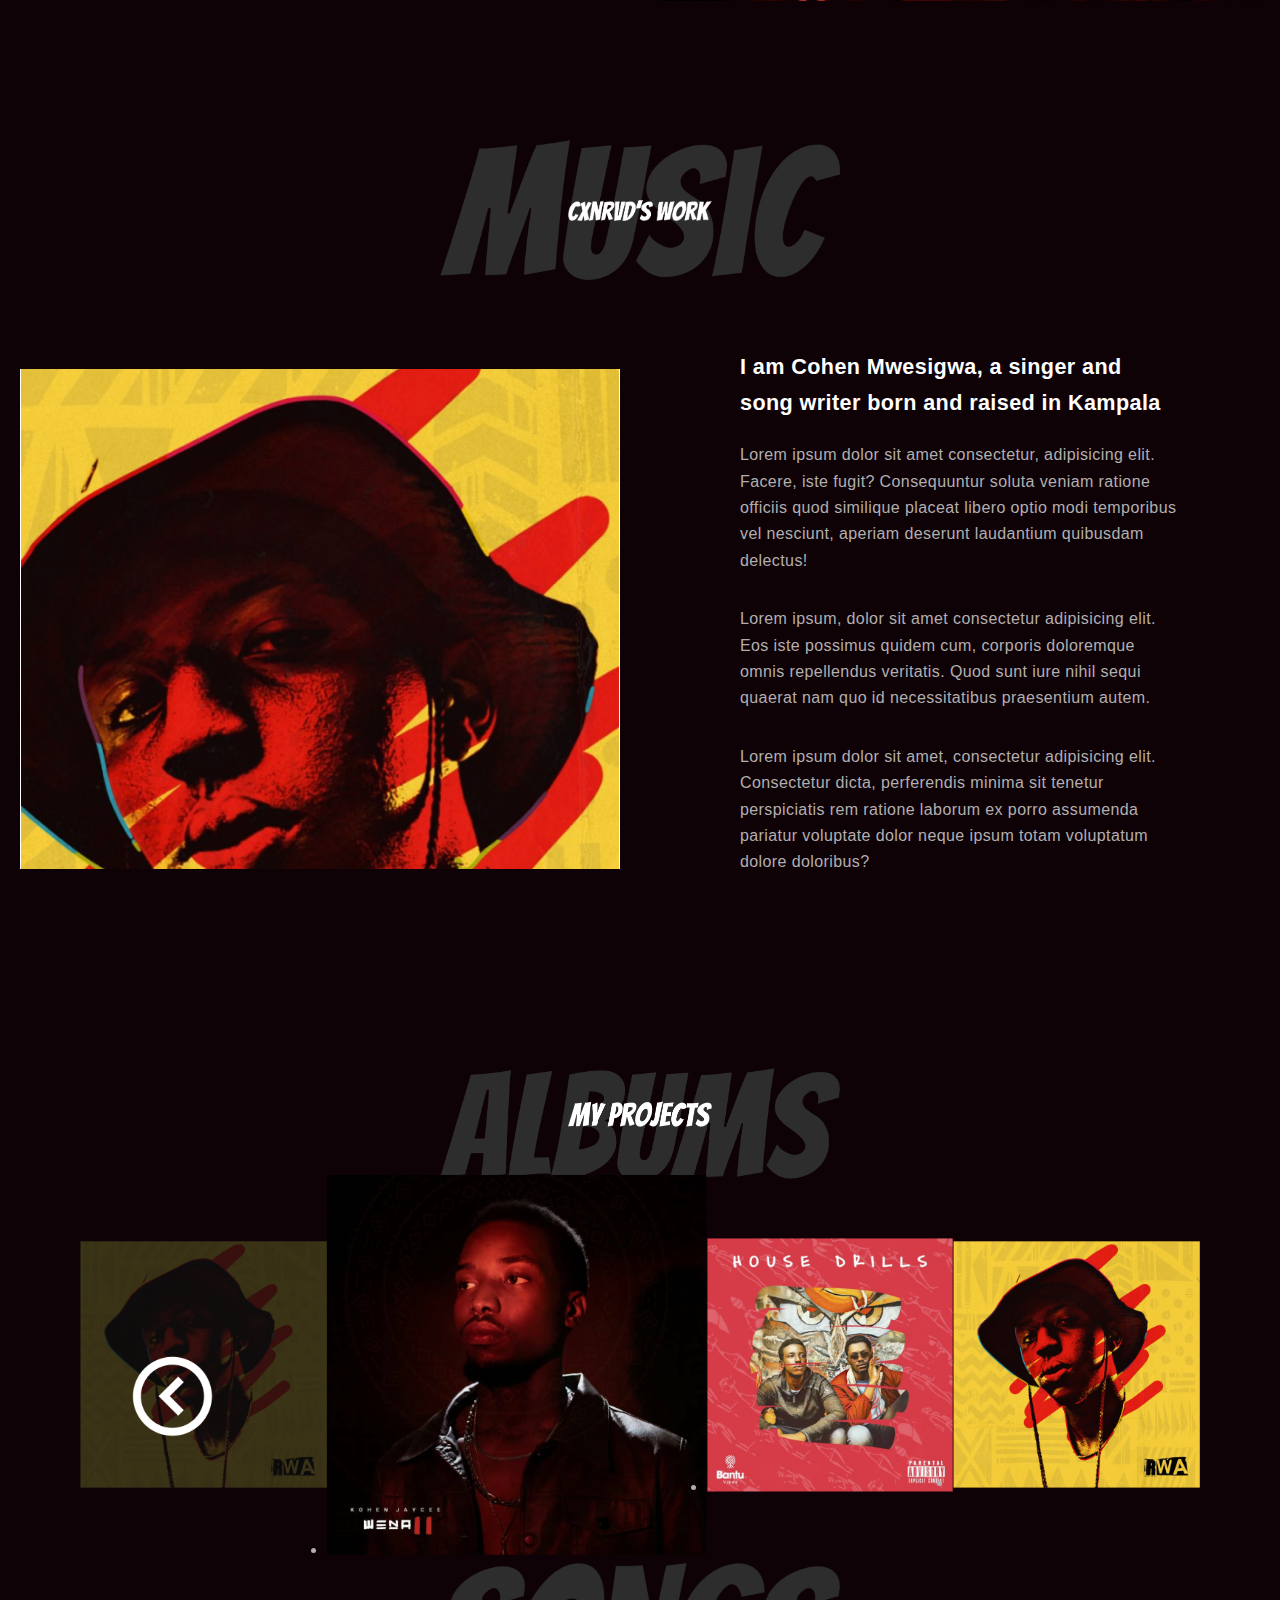
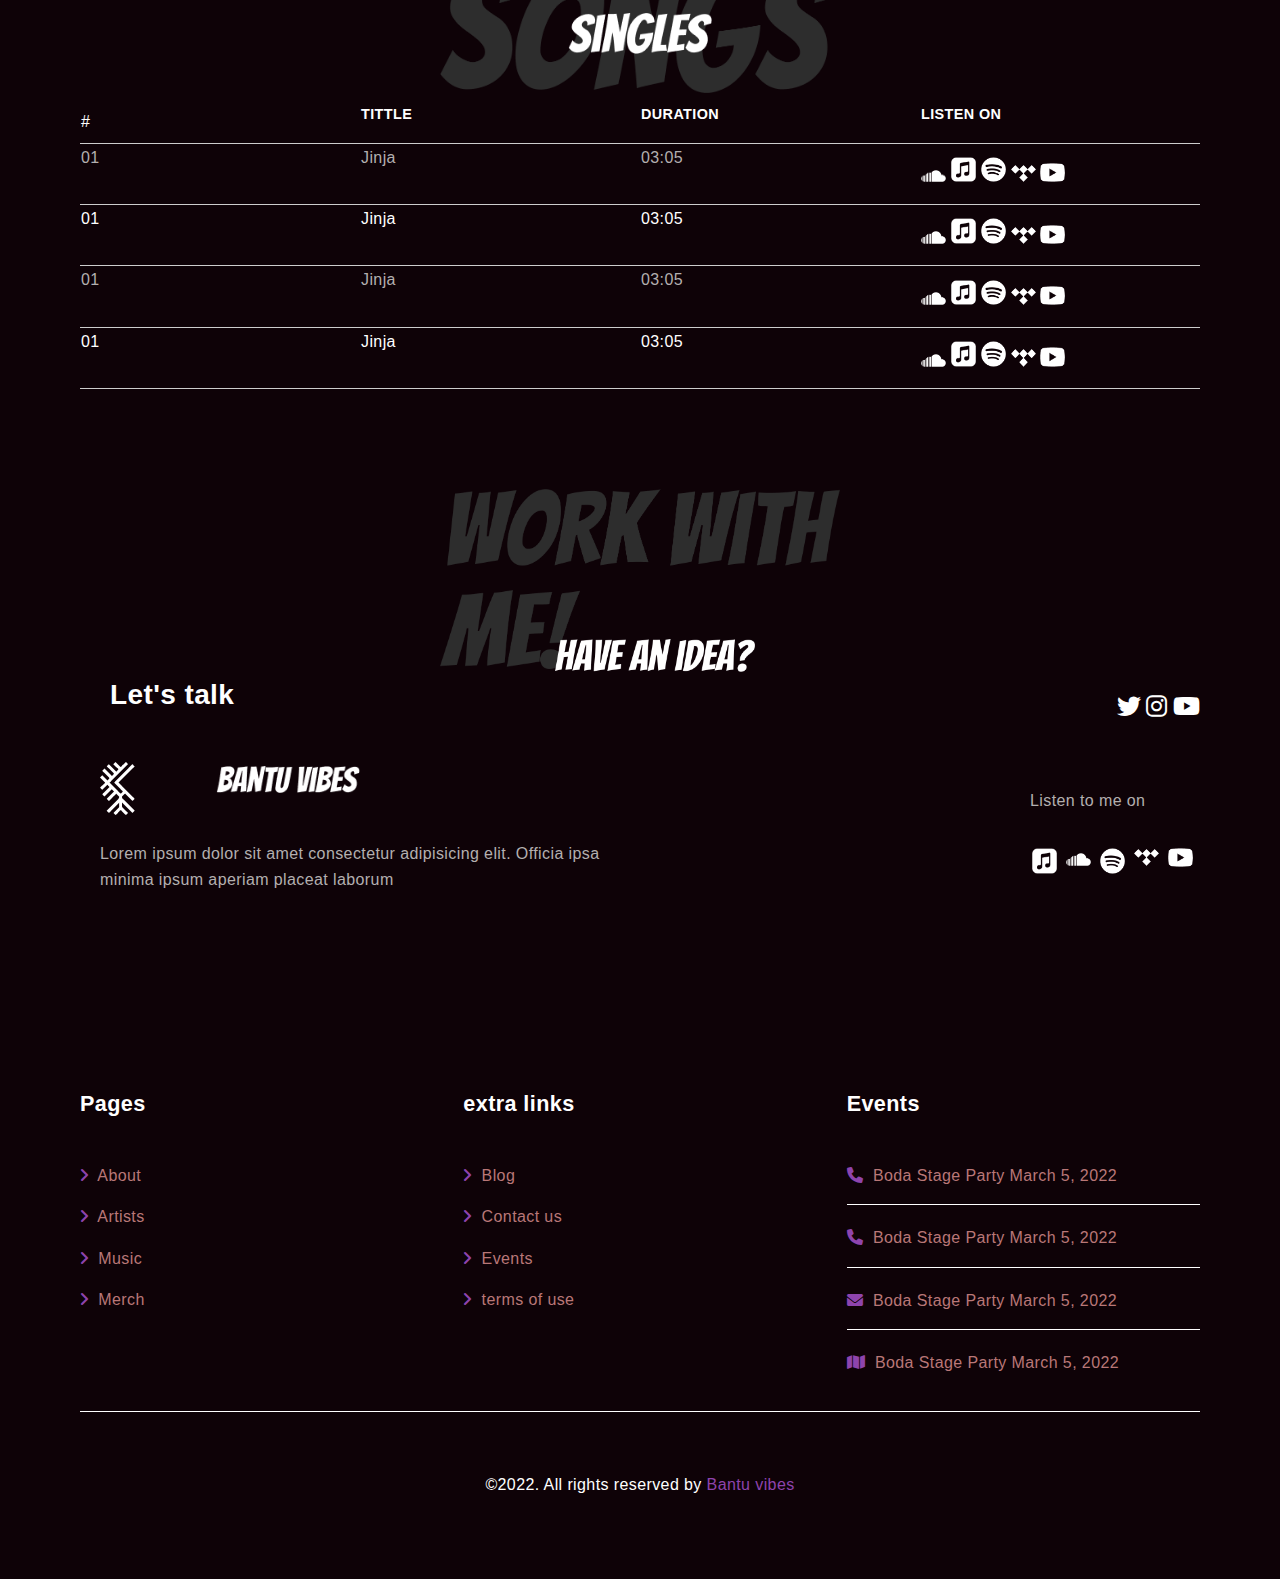
==== commit 2276162e: "updated" ====
--- a/index.html
+++ b/index.html
@@ -337,7 +337,7 @@
           <div class="box">
             <h3>Pages</h3>
             <a href="about.html"> <i class="fas fa-angle-right"></i> About</a>
-            <a href="artists.thml"> <i class="fas fa-angle-right"></i> Artists</a>
+            <a href="track.html"> <i class="fas fa-angle-right"></i> Artists</a>
             <a href="music.html"> <i class="fas fa-angle-right"></i> Music</a>
             <a href="merch.html"> <i class="fas fa-angle-right"></i> Merch</a>
           </div>
@@ -345,12 +345,12 @@
           <div class="box">
             <h3>extra links</h3>
             <a href="blog.html"> <i class="fas fa-angle-right"></i> Blog</a>
-            <a href="#"> <i class="fas fa-angle-right"></i> Contact us</a>
+            <a href="contact.html"> <i class="fas fa-angle-right"></i> Contact us</a>
             <a href="#"> <i class="fas fa-angle-right"></i> Events</a>
             <a href="#"> <i class="fas fa-angle-right"></i> terms of use</a>
           </div>
 
-          <div class="box">
+          <div class="box events">
             <h3>Events</h3>
             <a href="#"> <i class="fas fa-phone"></i> Boda Stage Party March 5, 2022 </a>
             <a href="#"> <i class="fas fa-phone"></i> Boda Stage Party March 5, 2022 </a>
@@ -358,7 +358,7 @@
             <a href="#"> <i class="fas fa-map"></i> Boda Stage Party March 5, 2022</a>
           </div>
         </div>
-        <p>copyright bantu vibes</p>
+        <div class="credit"> &copy;2022. All rights reserved by <span>Bantu vibes</span> </div>
       </section>
     </div>
   </div>
--- a/index.css
+++ b/index.css
@@ -4,12 +4,12 @@
 
 :root {
     --main-color: #8e44ad;
-    --black: #222;
+    --black: rgb(192, 24, 24);
     --white: #fff;
-    --light-black: rgba(206, 205, 205, 0.438);
-    --light-white: rgba(219, 210, 210, 0.6);
-    --dark-bg: rgba(0, 0, 0, .7);
-    --light-bg: #eee;
+    --light-black: rgb(179, 175, 175);
+    --light-white: rgb(185, 119, 119);
+    --dark-bg: rgba(114, 23, 23, 0.7);
+    --light-bg: white;
     --border: .1rem solid var(--black);
     --box-shadow: 0 .5rem 1rem rgba(0, 0, 0, .1);
     --text-shadow: 0 1.5rem 3rem rgba(0, 0, 0, .3);
@@ -207,7 +207,7 @@
     align-items: center;
     display: flex;
     justify-content: space-between;
-    /* width: 100%; */
+    width: 100%;
 }
 
 ul {
@@ -231,6 +231,15 @@
     overflow: hidden;
     /* margin: 2rem 0 0 0; */
 
+}
+
+.track_section {
+    margin: 0 2rem;
+    background-color: var(--black);
+}
+
+.track_content p {
+    padding: 1rem;
 }
 
 .content,
@@ -374,11 +383,21 @@
 }
 
 /* footer designs for the vibe */
+
 footer a {
     text-decoration: none;
     color: #CCCCCC;
 }
 
+.events a {
+    margin-bottom: 2rem;
+    border-bottom: .1rem solid var(--white);
+}
+
+.events a:nth-last-child(1) {
+    border-bottom: none;
+}
+
 .flex-footer {
     align-items: center;
     display: flex;
@@ -389,6 +408,7 @@
 .footer-right .link img {
     width: 25px;
 }
+
 table {
     text-align: center;
     width: 100%;
@@ -415,7 +435,8 @@
     text-align: center;
     justify-content: center;
     padding: 1px;
-    /* border: 1px solid #ccc; */
+    width: 20%;
+    border-bottom: .1rem solid #ccc;
     text-align: left;
 }
 
@@ -448,7 +469,15 @@
     .button img {
         width: 9rem;
     }
-
+td,
+th {
+    text-align: center;
+    justify-content: center;
+    padding: 1px;
+    width: 0%;
+    border-bottom: .1rem solid #ccc;
+    text-align: left;
+}
     .album {
         margin-bottom: 4rem;
     }
@@ -466,6 +495,77 @@
     .footer {
         padding: 1.2rem;
     }
+}
+
+.contacts {
+    font-family: 'Poppins',
+        sans-serif;
+    overflow: hidden;
+    height: 80vh;
+}
+
+.contact {
+    display: flex;
+    flex-direction: row;
+    justify-content: space-between;
+    flex-wrap: wrap;
+
+}
+
+.contact_image {
+    margin-top: -60px;
+    z-index: -2;
+    width: 40%;
+
+}
+
+.contact img {
+    width: 100%;
+    z-index: -2;
+
+}
+
+.contact form {
+    border-radius: .5rem;
+    padding: 2rem;
+    margin: 0 auto;
+    max-width: 50rem;
+}
+
+.contact p {
+    padding: 1rem 0;
+    font-size: 1.4rem;
+    color: var(--light-color);
+    line-height: 2;
+}
+
+.contact form .input {
+    border-top: var(--border);
+    margin-bottom: 2rem;
+    border-radius: .5rem;
+    background-color: var(--light-bg);
+    padding: .7rem;
+    font-size: 1.4rem;
+    color: var(--black);
+    text-align: center;
+    width: 100%;
+}
+
+.contact form .input1 {
+    border-top: var(--border);
+    margin-bottom: 2rem;
+    border-radius: .5rem;
+    background-color: var(--light-bg);
+    padding: 1rem;
+    font-size: 1.4rem;
+    color: var(--black);
+    text-align: center;
+    width: 100%;
+}
+
+.contact form span {
+    font-size: 1.7rem;
+    color: var(--black);
 }
 
 @media (max-width:798px) {
@@ -520,6 +620,7 @@
 }
 
 .footer .box-container {
+    border-bottom: 1px solid var(--white);
     display: grid;
     grid-template-columns: repeat(auto-fit, minmax(25rem, 1fr));
     gap: 3rem;
@@ -550,7 +651,7 @@
     text-align: center;
     padding-top: 3rem;
     margin-top: 3rem;
-    border-top: .1rem solid var(--light-white);
+    /* border-top: .1rem solid var(--light-white); */
     color: var(--white);
 }
 
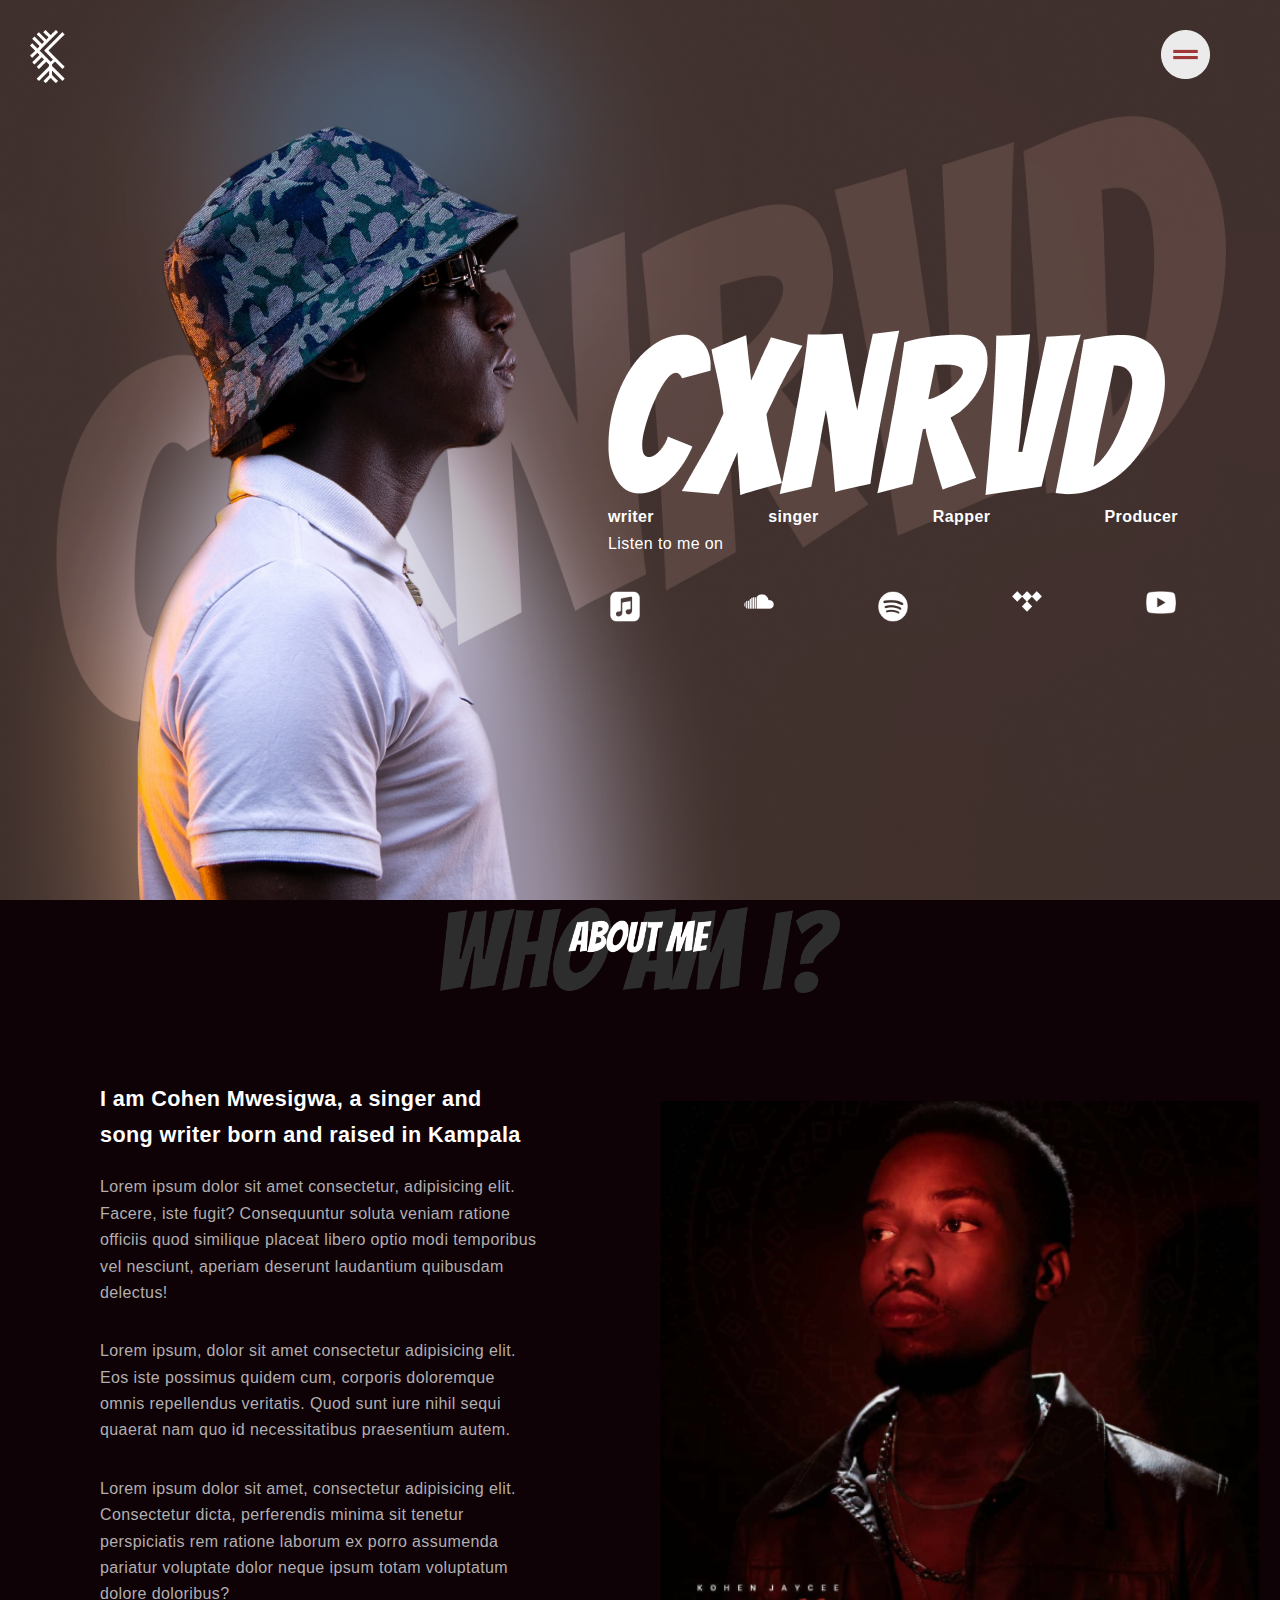
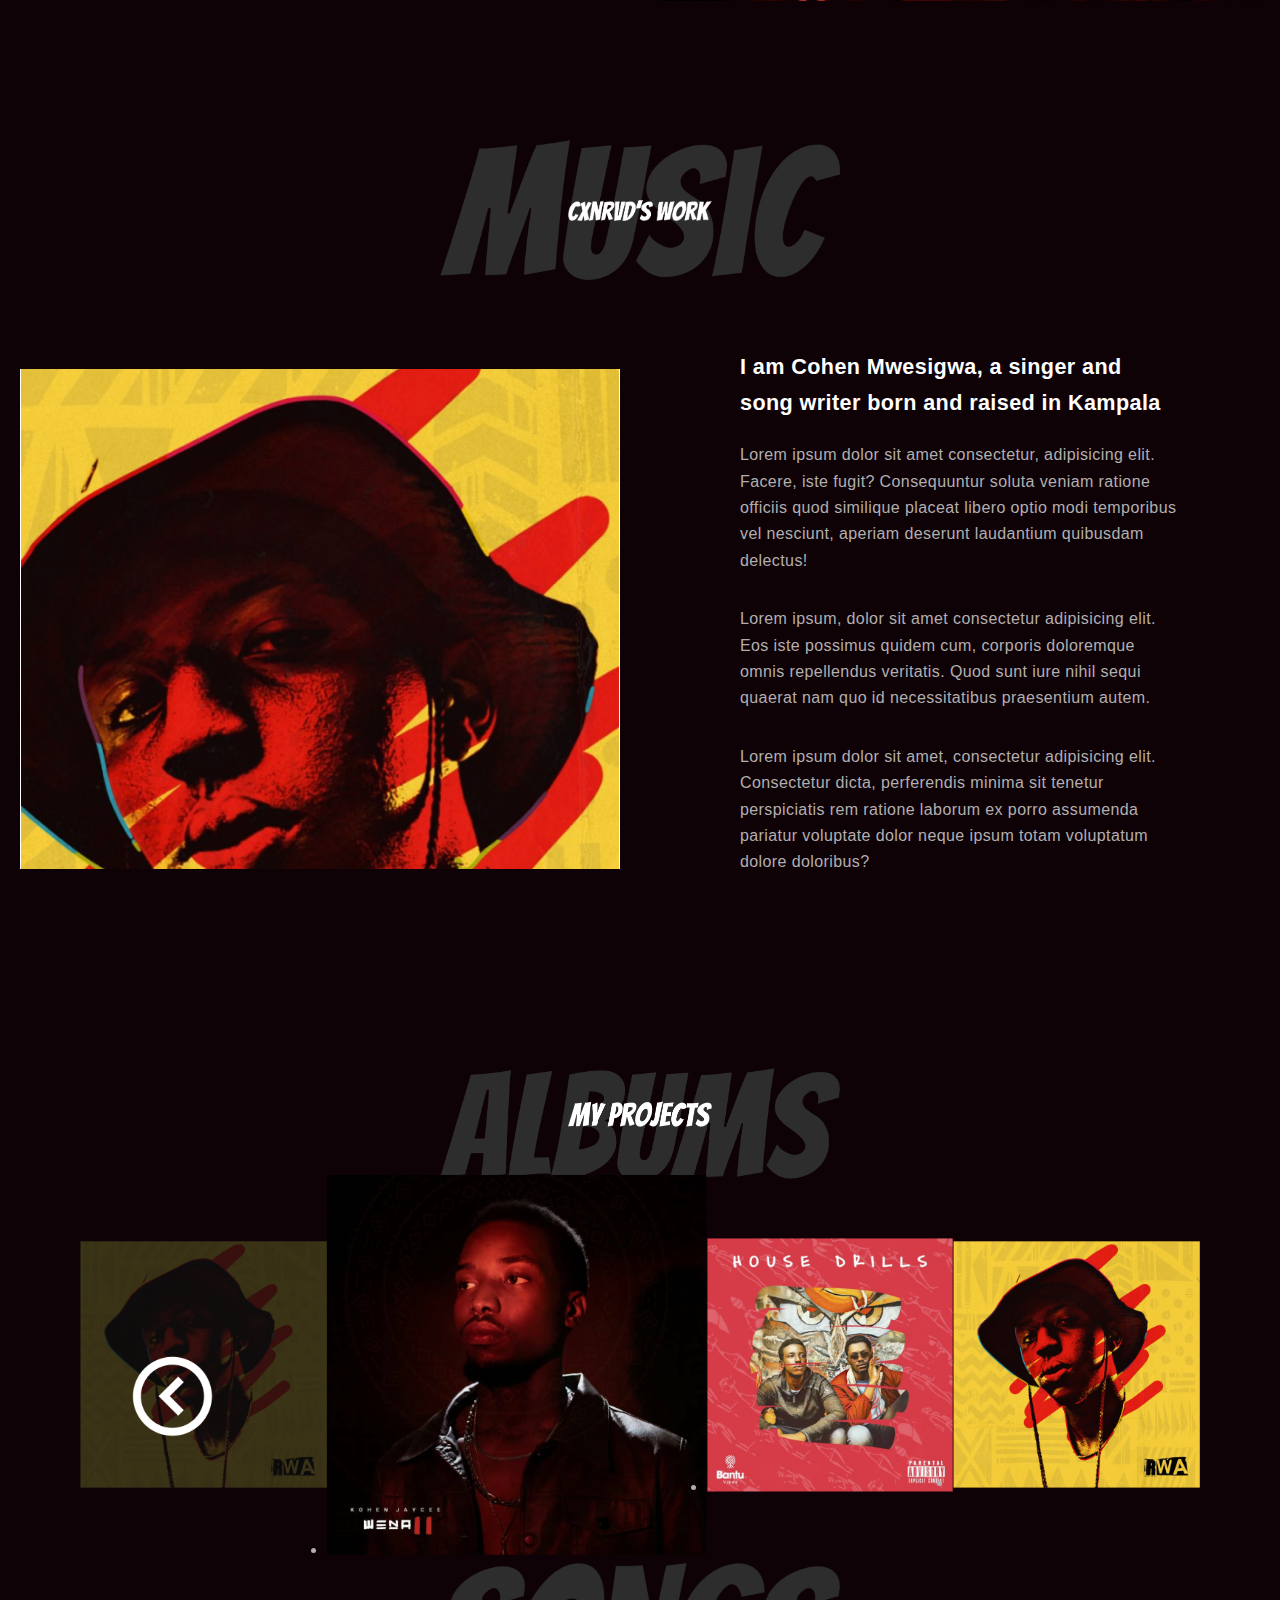
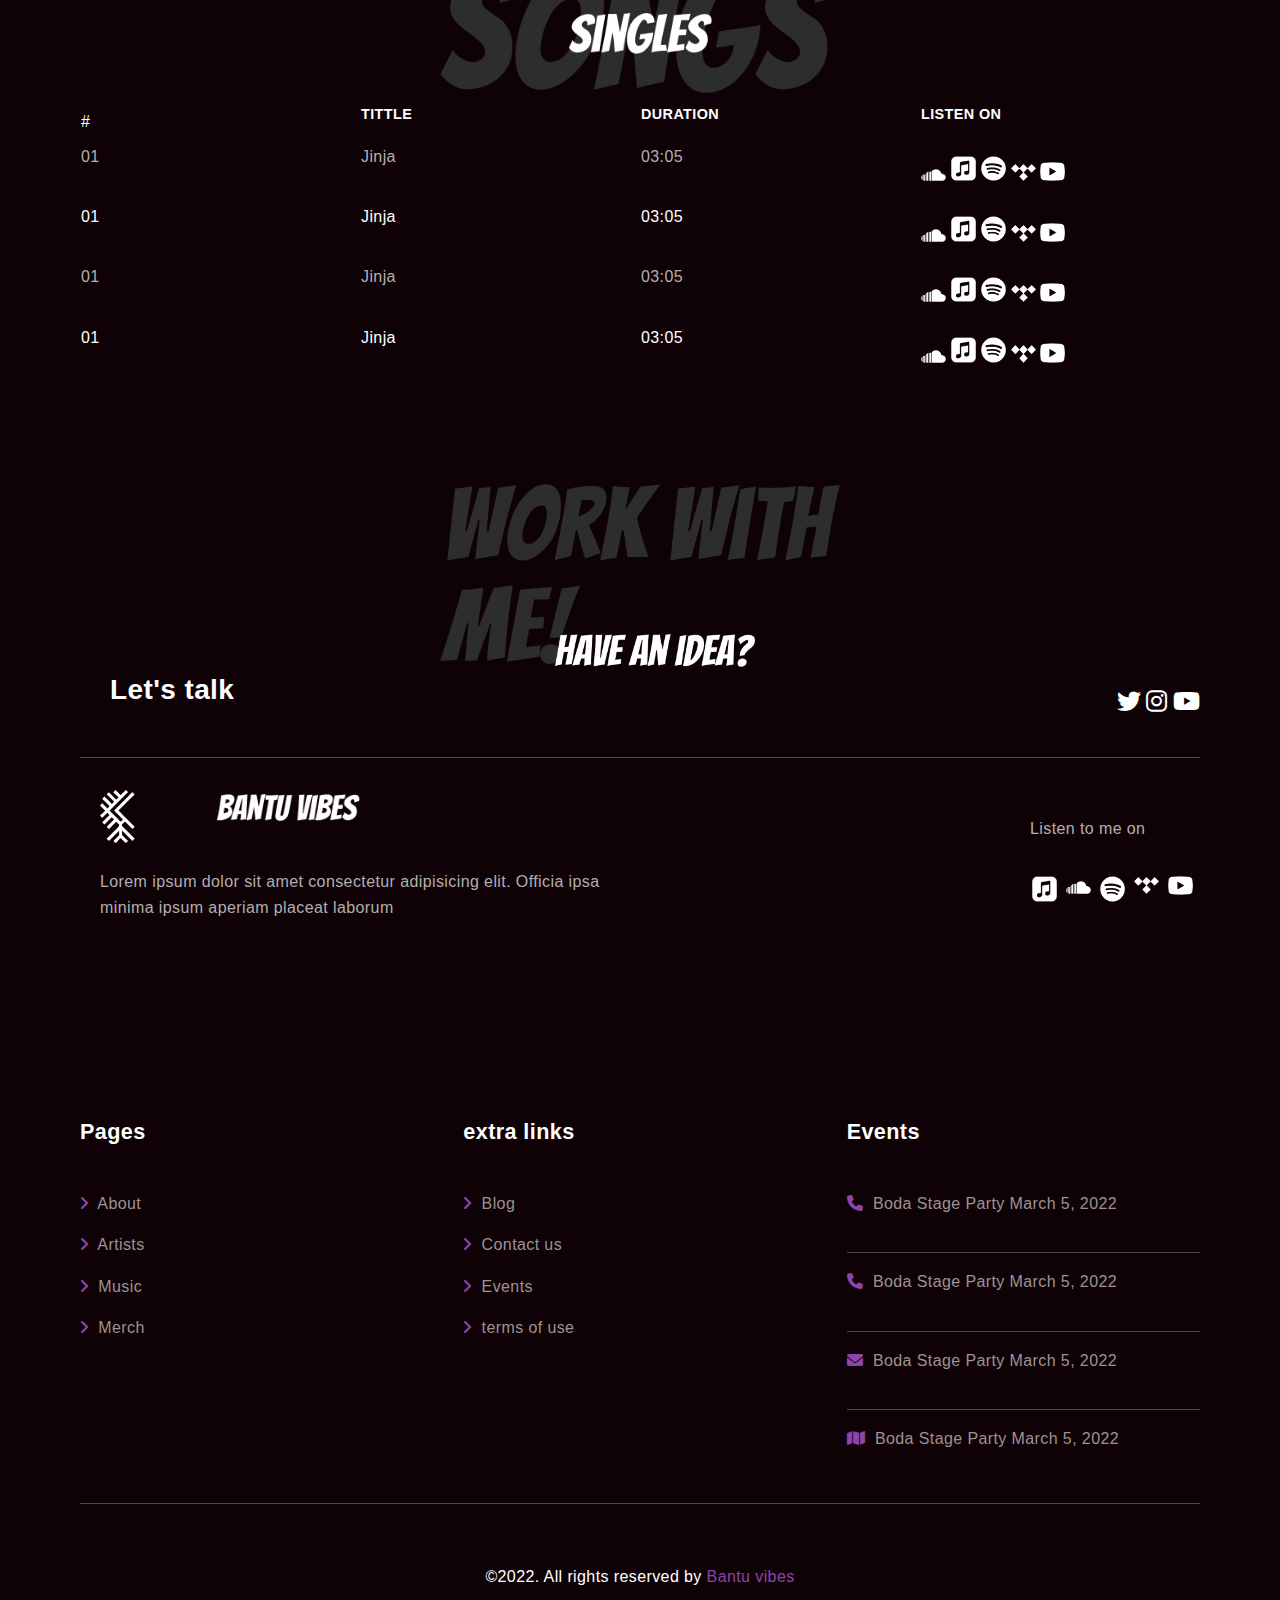
==== commit 97fe6b05: "bantuvibes" ====
--- a/index.html
+++ b/index.html
@@ -291,6 +291,7 @@
               </div>
             </div>
           </div>
+          <hr>
         </section>
         <div class="flex-items">
           <div class="left">
@@ -353,11 +354,12 @@
           <div class="box events">
             <h3>Events</h3>
             <a href="#"> <i class="fas fa-phone"></i> Boda Stage Party March 5, 2022 </a>
-            <a href="#"> <i class="fas fa-phone"></i> Boda Stage Party March 5, 2022 </a>
-            <a href="#"> <i class="fas fa-envelope"></i> Boda Stage Party March 5, 2022 </a>
-            <a href="#"> <i class="fas fa-map"></i> Boda Stage Party March 5, 2022</a>
-          </div>
-        </div>
+            <hr> <a href="#"> <i class="fas fa-phone"></i> Boda Stage Party March 5, 2022 </a>
+            <hr> <a href="#"> <i class="fas fa-envelope"></i> Boda Stage Party March 5, 2022 </a>
+            <hr> <a href="#"> <i class="fas fa-map"></i> Boda Stage Party March 5, 2022</a>
+          </div>
+        </div>
+        <hr>
         <div class="credit"> &copy;2022. All rights reserved by <span>Bantu vibes</span> </div>
       </section>
     </div>
--- a/index.css
+++ b/index.css
@@ -4,10 +4,10 @@
 
 :root {
     --main-color: #8e44ad;
-    --black: rgb(192, 24, 24);
+    --black: rgb(29, 29, 29);
     --white: #fff;
     --light-black: rgb(179, 175, 175);
-    --light-white: rgb(185, 119, 119);
+    --light-white: rgb(158, 146, 146);
     --dark-bg: rgba(114, 23, 23, 0.7);
     --light-bg: white;
     --border: .1rem solid var(--black);
@@ -302,6 +302,12 @@
     width: 20rem;
 }
 
+hr {
+    border: 0;
+    border-bottom: solid 1px rgba(241, 241, 241, 0.3);
+    margin: 1em 0;
+}
+
 .bantu-vibe img {
     width: 9em;
     text-align: center;
@@ -391,7 +397,6 @@
 
 .events a {
     margin-bottom: 2rem;
-    border-bottom: .1rem solid var(--white);
 }
 
 .events a:nth-last-child(1) {
@@ -436,7 +441,6 @@
     justify-content: center;
     padding: 1px;
     width: 20%;
-    border-bottom: .1rem solid #ccc;
     text-align: left;
 }
 
@@ -469,15 +473,16 @@
     .button img {
         width: 9rem;
     }
-td,
-th {
-    text-align: center;
-    justify-content: center;
-    padding: 1px;
-    width: 0%;
-    border-bottom: .1rem solid #ccc;
-    text-align: left;
-}
+
+    td,
+    th {
+        text-align: center;
+        justify-content: center;
+        padding: 1px;
+        width: 0%;
+        text-align: left;
+    }
+
     .album {
         margin-bottom: 4rem;
     }
@@ -606,9 +611,17 @@
         height: 100%;
     }
 
+    .frame {
+        height: 100%;
+    }
+
     .frame img {
         width: 100%;
         margin-top: 0rem;
+    }
+
+    .contacts {
+        height: 100%;
     }
 }
 
@@ -620,7 +633,6 @@
 }
 
 .footer .box-container {
-    border-bottom: 1px solid var(--white);
     display: grid;
     grid-template-columns: repeat(auto-fit, minmax(25rem, 1fr));
     gap: 3rem;
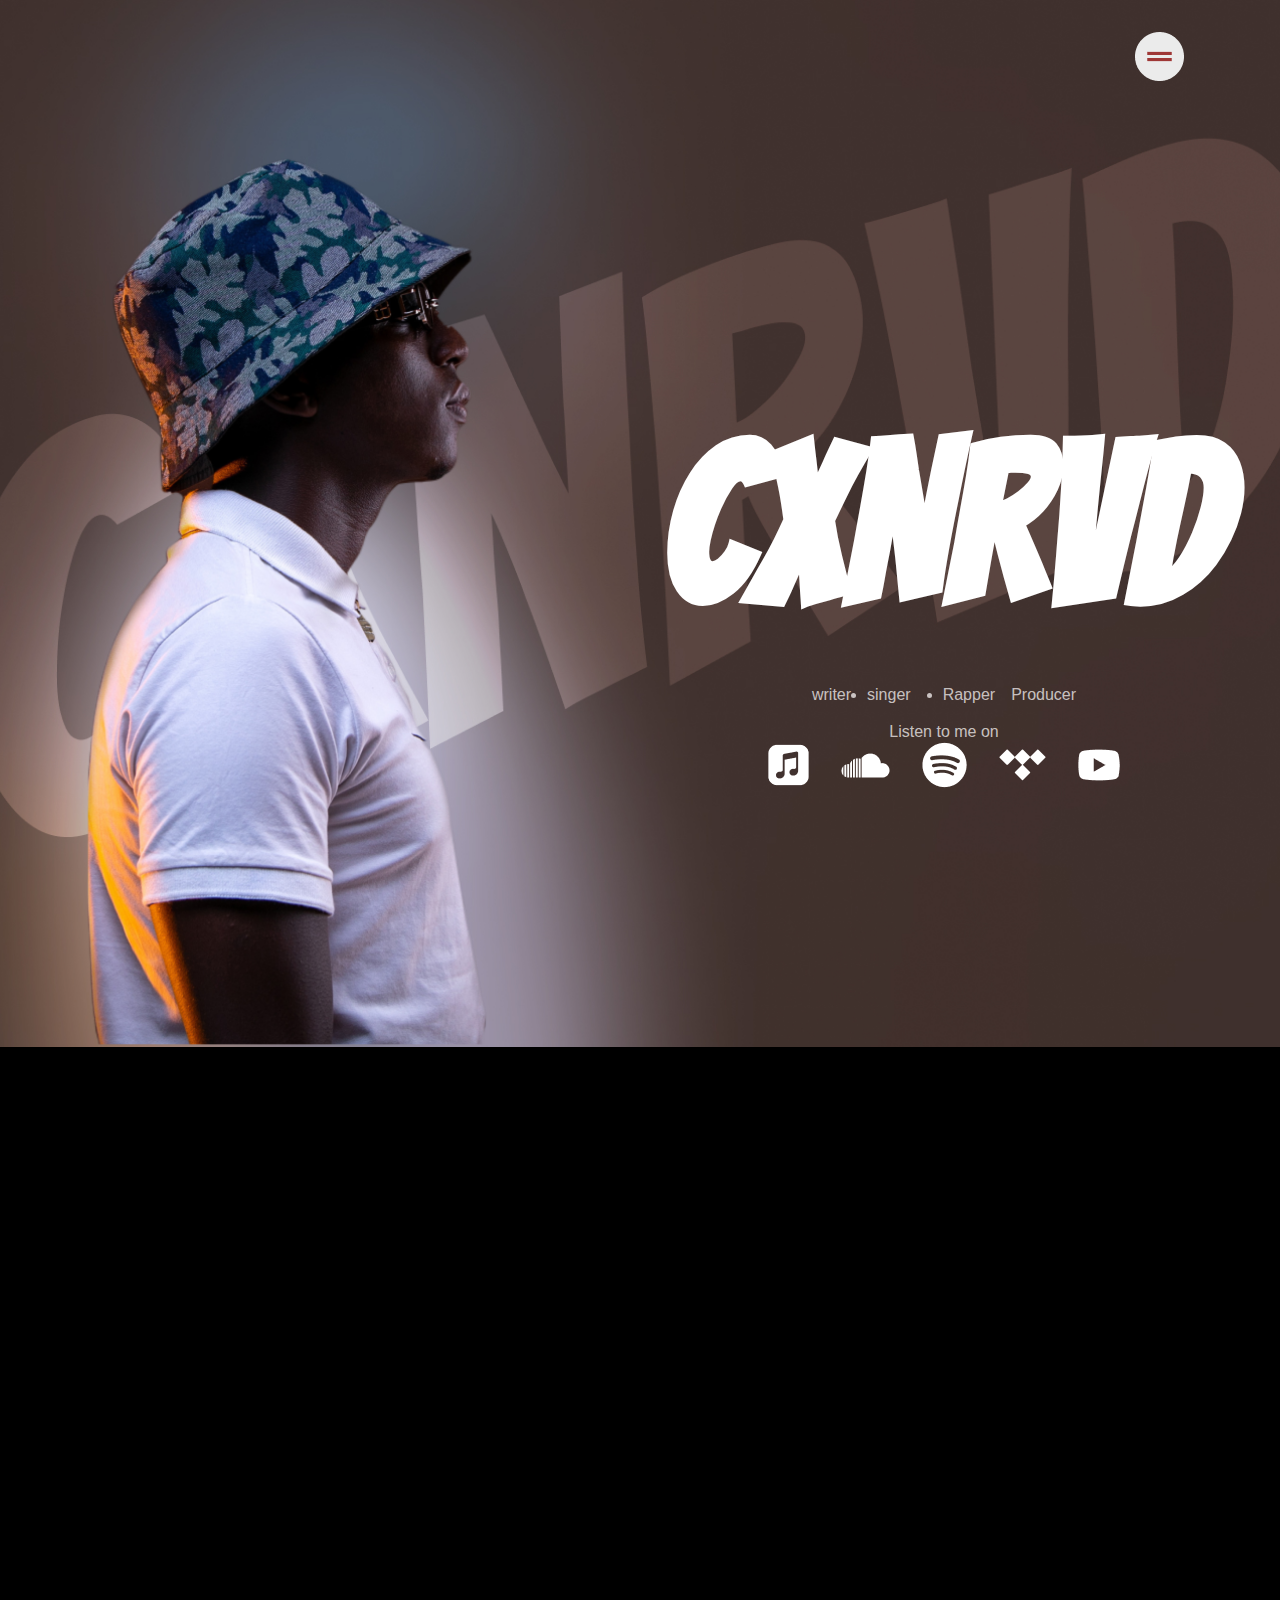
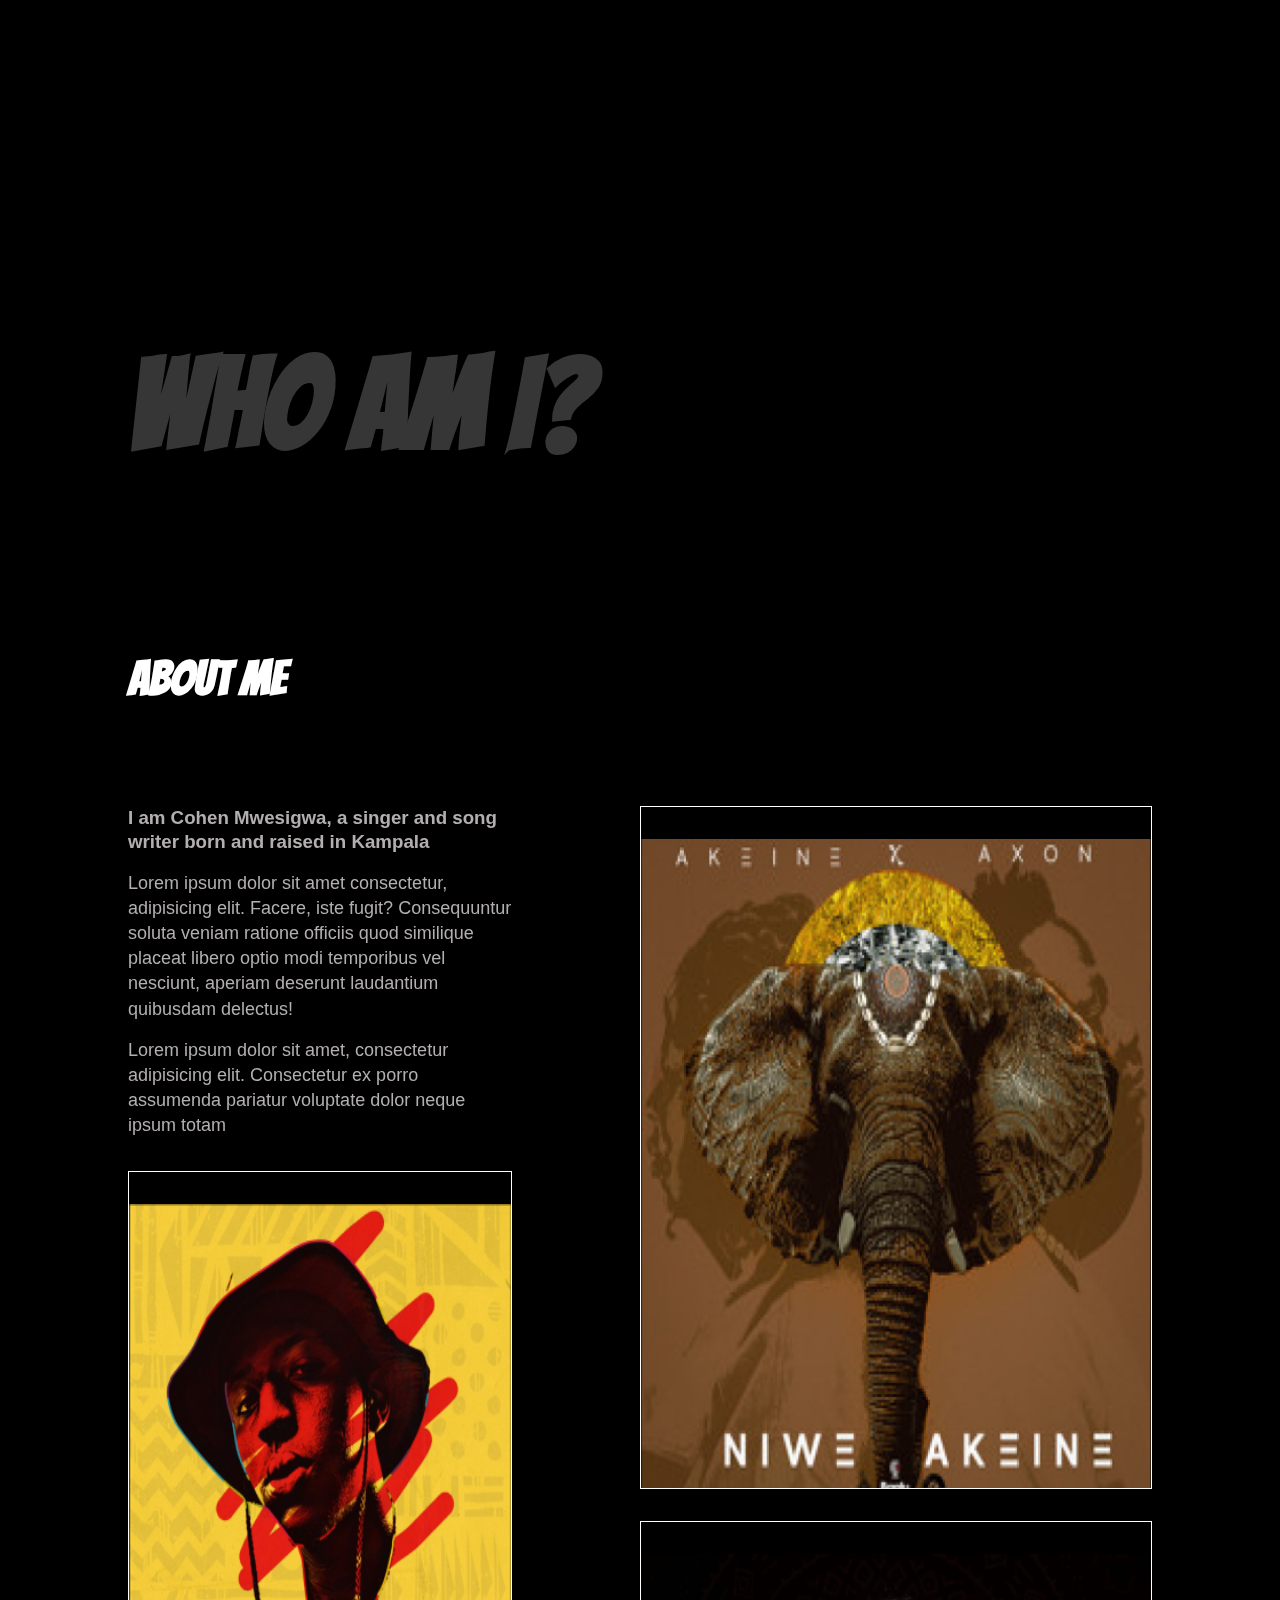
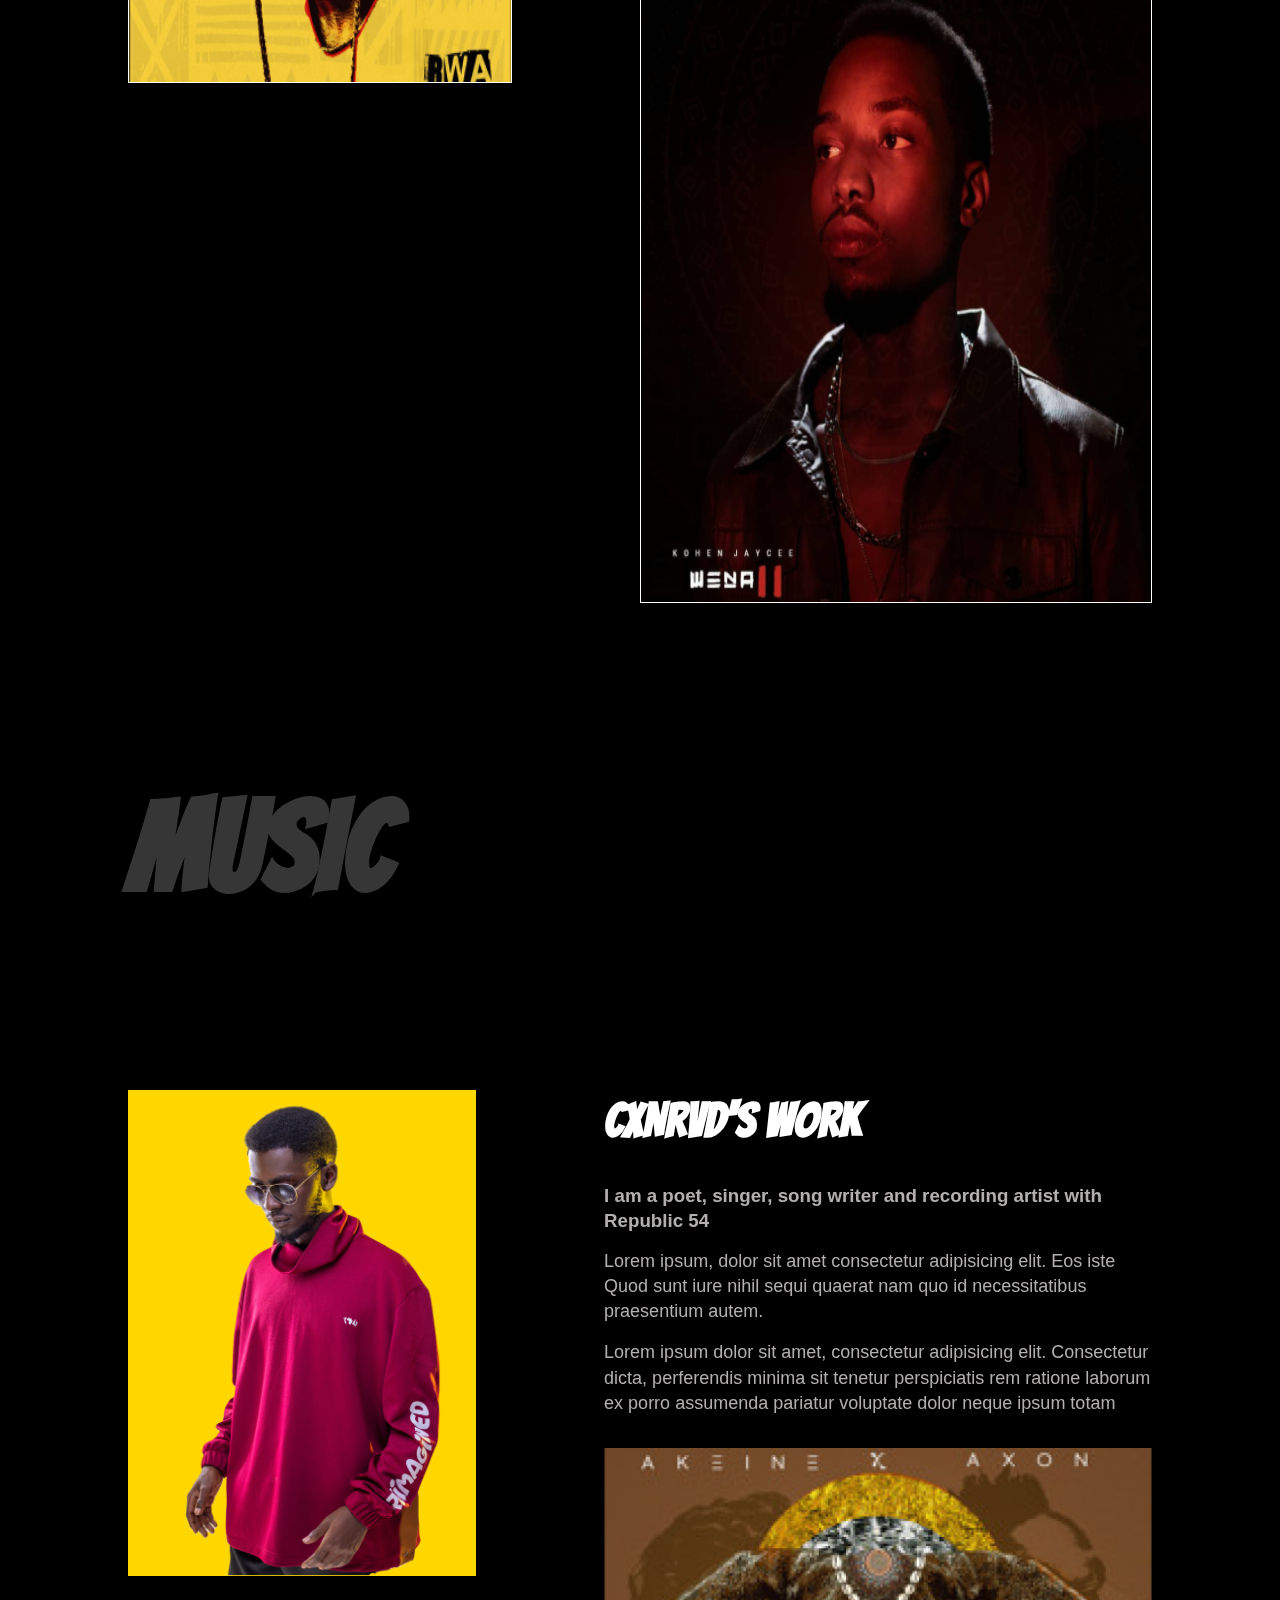
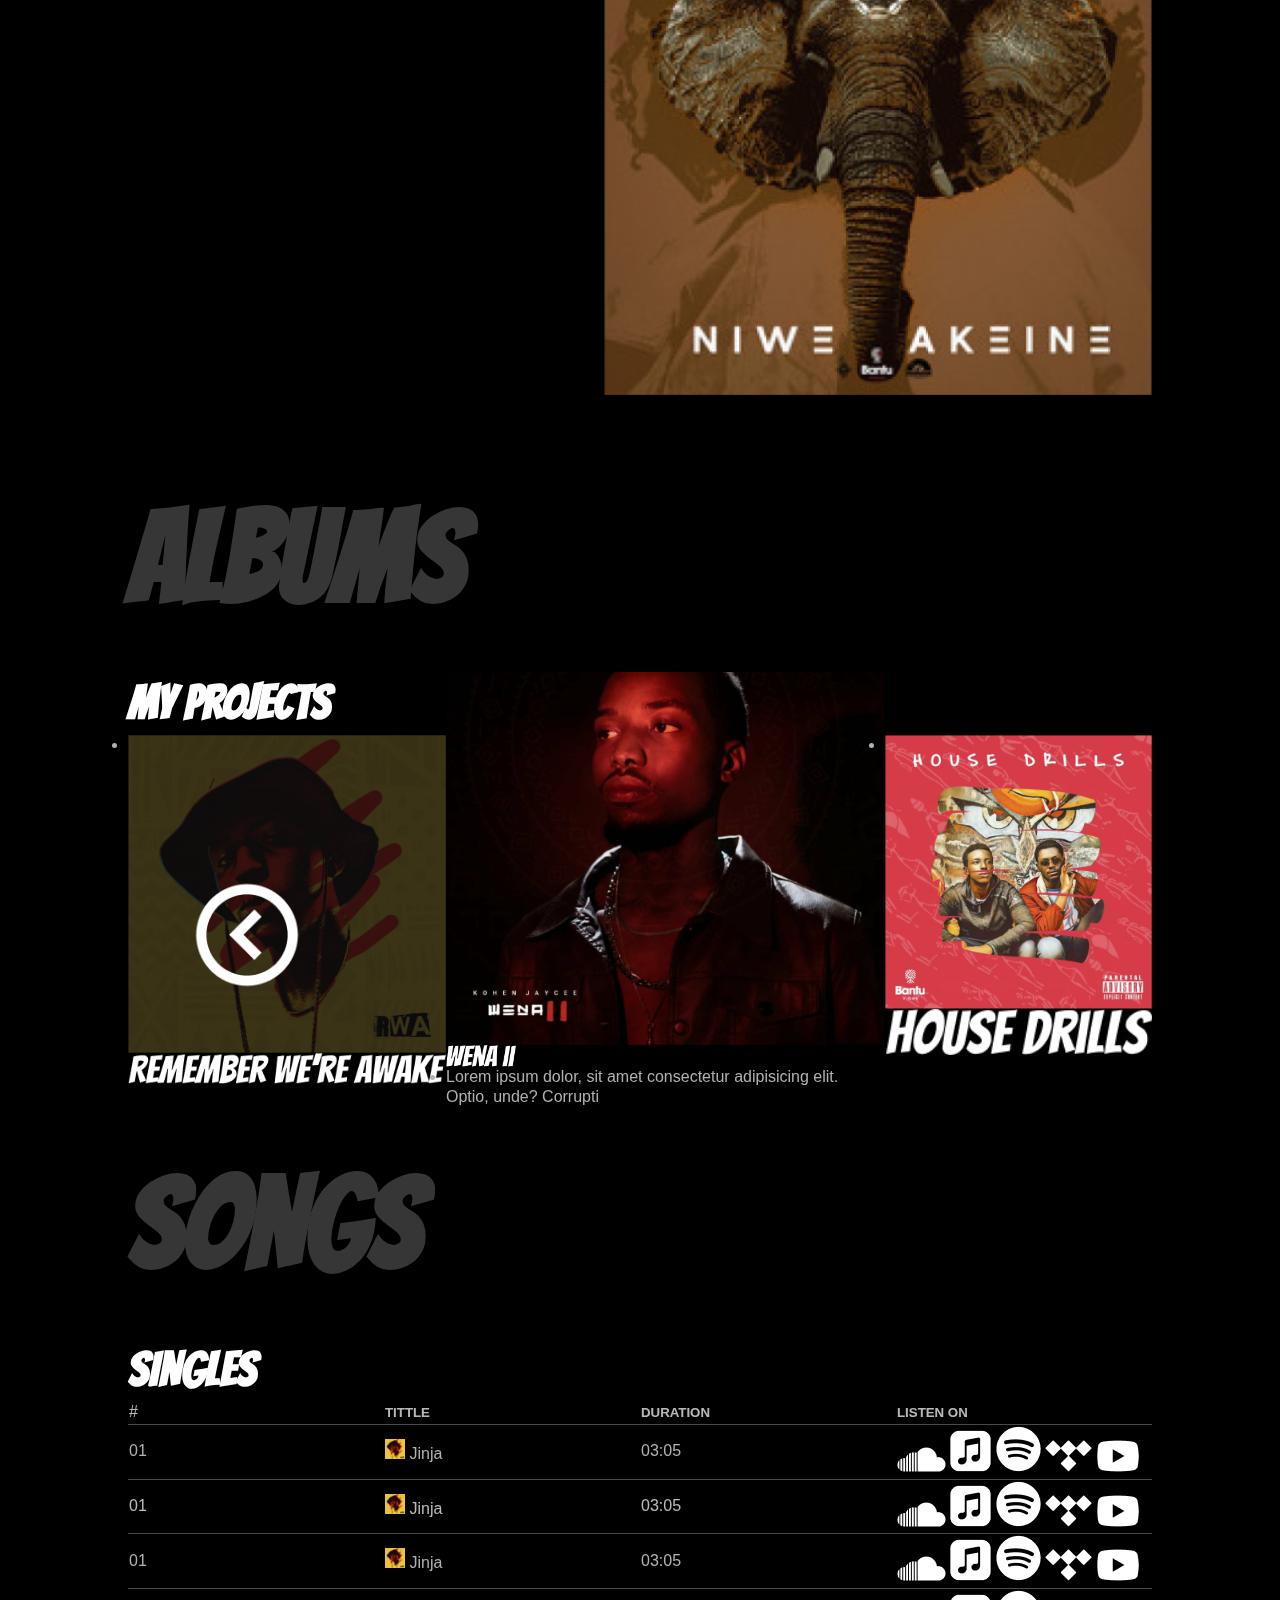
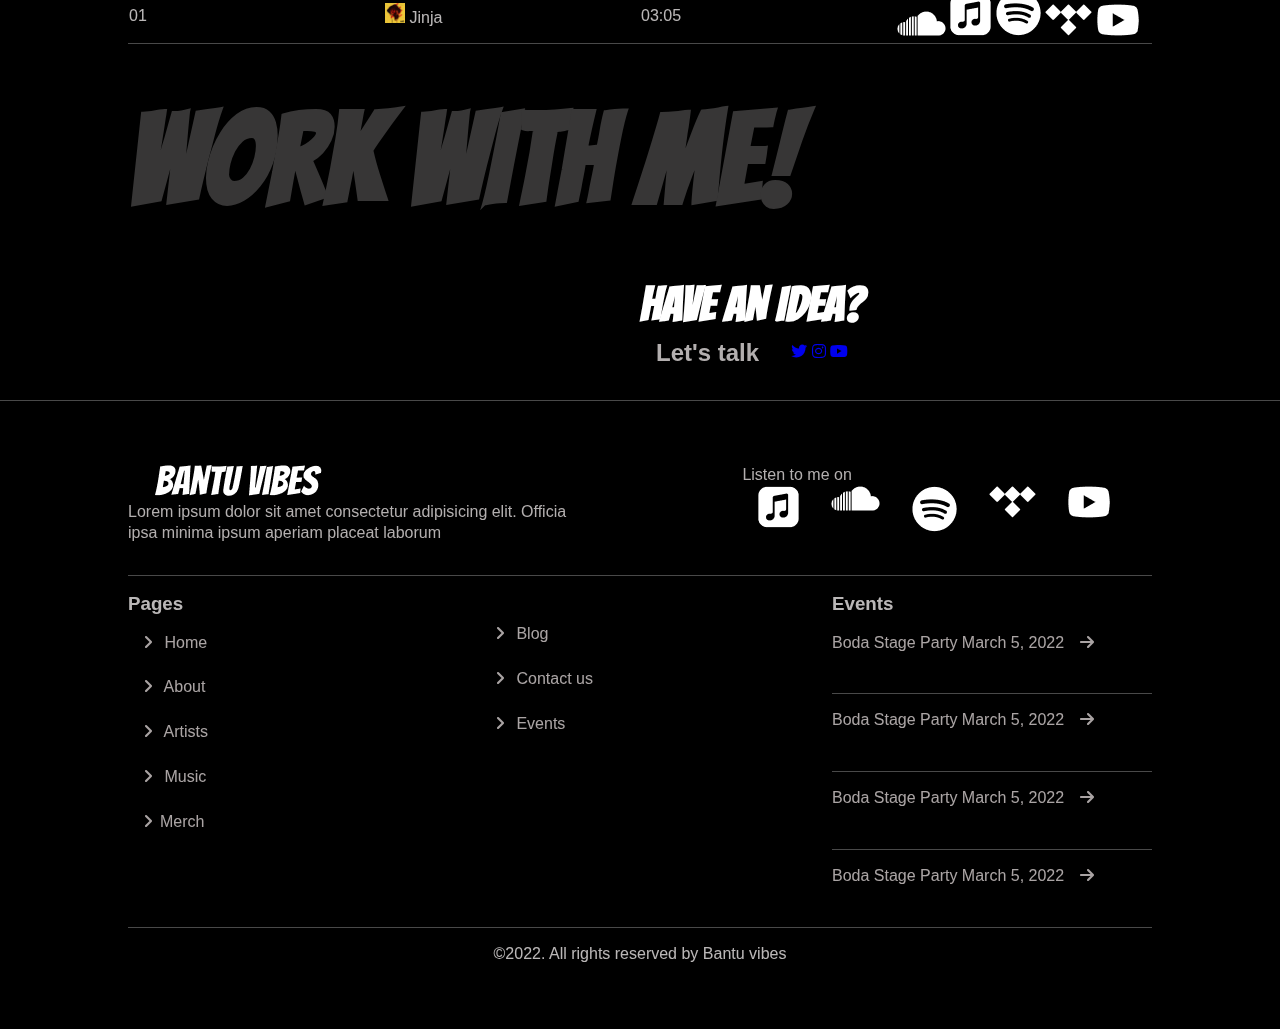
==== commit c8f43111: "commited websited" ====
--- a/index.html
+++ b/index.html
@@ -15,33 +15,31 @@
 
 <body>
   <div class="wrapper">
+    <!-- section1 starts -->
     <div class="home-body">
-      <nav>
-        <div class="flex-items">
-          <div class="logo">
-            <a href="/">
-              <img src="assets/Vector (1).png" alt="" />
-            </a>
-            <div class="menu"> <a class="btn close-btn" id="close-btn"><i class="fas fa-times-circle"></i>
-              </a>
-              <a class="btn menu-btn" id="menu-btn"><i class="fas fabars"><img src="assets/drag_handle (1).png"
-                    alt="" /></i>
-              </a>
-            </div>
-          </div>
-
-          <nav class="top-nav">
-            <ul class="link-list" id="link-list">
-              <li><a href="about.html" onclick="toggleMenu()">About</a></li>
-              <li><a href="music.html" onclick="toggleMenu()">Music</a></li>
-              <li><a href="merch.html" onclick="toggleMenu()">Albums</a></li>
-            </ul>
-          </nav>
-          </header>
-          <header>
-        </div>
+      <nav class="navbar">
+        <div class="logo">
+          <a href="index.html">
+            <img src="assets/Group 1.png" alt="" />
+          </a>
+        </div>
+        <div class="nav-links">
+          <ul class="nav-menu">
+            <li class="active"><a href="">Home</a></li>
+            <li><a href="about.html">About Us</a></li>
+            <li><a href="merch.html">Albums</a></li>
+            <li><a href="events.html">Events</a></li>
+            <li><a href="track.html">Track</a></li>
+          </ul>
+        </div>
+        <i class='bx bx-grid-alt menu-hamburger'>
+          <a class="btn menu-btn" id="menu-btn">
+            <i class="fas fabars"><img
+                src="assets/drag_handle (1).png" alt="" /></i>
+          </a>
+        </i>
+
       </nav>
-      <!-- Header -->
       <div class="home">
         <div class="flex-items">
           <div class="image">
@@ -49,12 +47,12 @@
           </div>
           <div class="right">
             <div class="cx">
-              <img src="assets/cxnrvd.png" alt="" />
+              <h1>CXNRVD</h1>
             </div>
             <ul>
               writer
-              <li>singer</li>
-              <li>Rapper</li>
+              <li class="space">singer</li>
+              <li class="space">Rapper</li>
               Producer
             </ul>
             <p>Listen to me on</p>
@@ -80,14 +78,23 @@
         </div>
       </div>
     </div>
-    <div class="wrap">
-      <div class="about">
+    <!-- end of section 1 -->
+      <!-- section2 starts -->
+      <div class="youtube_container">
+        <iframe width="95%" height="90%" src="https://www.youtube.com/embed/sBFhP9_3H3Q" title="YouTube video player"
+         frameborder="0" allow="accelerometer; autoplay; clipboard-write; encrypted-media; gyroscope; picture-in-picture; web-share"
+          allowfullscreen></iframe>
+      </div>
+      <!-- section2 ends -->
+      <!--------------------------- section3 starts --------------------------->
+      <div class="wrap">
         <div class="flyers">
-          <img src="assets/who am i_.png" alt="">
-        </div>
-        <div class="bantu-vibe">
-          <img src="assets/About mE.png" alt="">
-        </div>
+      <h1>WHO AM I?</h1>
+        </div> 
+        <div class="about">
+          <div class="bantu-vibe_about">
+       <h1>ABOUT ME</h1>  
+            </div>
         <div class="flex-items">
           <div class="left">
             <div class="content">
@@ -102,8 +109,48 @@
                 laudantium quibusdam delectus!
               </p>
               <p>
+                Lorem ipsum dolor sit amet, consectetur adipisicing elit. Consectetur
+                ex porro assumenda pariatur voluptate dolor neque ipsum totam
+              </p>
+            </div>
+            <div class="frame">
+              <img class="kohen" src="assets/1200x1200bf-60.png" alt="">
+            </div>
+          </div>
+          <div class="right">
+            <div class="frame">
+              <img class="kohen" src="assets/artworks-VmrlPPn1w1a3-0-t240x240.png" alt="">
+            </div>
+            <div class="frame">
+              <img class="kohen" src="assets/kohen-1.png" alt="">
+            </div>
+          </div>
+        </div>
+      </div>
+    </div>
+      <!-- section13 ends-->
+      <!-- section4 starts -->
+      <div class="wrap">
+        <div class="flyers">
+          <h1> MUSIC</h1>
+            </div> 
+      <div class="work">
+        <div class="work_reverse">
+          <div class="left">
+            <div class="frame_work">
+              <img src="assets/My project-5 1.png" alt="">
+            </div>
+          </div>
+          <div class="right">
+            <div class="bantu-vibe_about">
+              <h1> CXNRVD'S WORK</h1>  
+                   </div>
+            <div class="content">
+              <h3>
+                I am a poet, singer, song writer and recording artist with Republic 54
+              </h3>
+              <p>
                 Lorem ipsum, dolor sit amet consectetur adipisicing elit. Eos iste
-                possimus quidem cum, corporis doloremque omnis repellendus veritatis.
                 Quod sunt iure nihil sequi quaerat nam quo id necessitatibus
                 praesentium autem.
               </p>
@@ -111,204 +158,187 @@
                 Lorem ipsum dolor sit amet, consectetur adipisicing elit. Consectetur
                 dicta, perferendis minima sit tenetur perspiciatis rem ratione laborum
                 ex porro assumenda pariatur voluptate dolor neque ipsum totam
-                voluptatum dolore doloribus?
               </p>
             </div>
-          </div>
-          <div class="right">
-            <div class="frame">
-              <img class="kohen" src="assets/kohen-1.png" alt="">
-            </div>
-          </div>
-        </div>
-      </div>
-      <div class="work">
+            <div class="frame_side">
+              <img class="kohen" src="assets/artworks-VmrlPPn1w1a3-0-t240x240.png" alt="">
+            </div>
+          </div>
+        </div>
+      </div>
+    </div>
+      <!-- section4 ends -->
+
+      <!-- section5 starts -->
+  </div>   
+     <div class="wrap">
+      <div class="flyers">
+        <h1>ALBUMS</h1>
+          </div> 
+      <div class="projects">
+        <div class="bantu-vibe_about">
+          <h1> MY PROJECTS</h1>  
+               </div>
+        <div class="flex-items">
+          <li><img src="assets/1200x1200bf-60 (1).png" alt="">
+            <img src="assets/Remember we’re awake.png" alt="">
+          </li>
+          </li>
+          <li class="up"><img src="assets/kohen-1.png" alt="">
+            <img class="wena" src="assets/wena ii.png" alt="">
+            <p class="none">Lorem ipsum dolor, sit amet consectetur adipisicing elit. Optio, unde? Corrupti </p>
+          </li>
+          <li><img src="assets/house-drills.png" alt="">
+            <img src="assets/House drills.png" alt="">
+          </li>
+          </li>
+        </div>
+      </div></div>
+      <!-- section5 ends -->
+      <!-- section56starts -->
+      <div class="wrap">
         <div class="flyers">
-          <img src="assets/Music.png" alt="">
-        </div>
-        <div class="bantu-vibe">
-          <img src="assets/Cxnrvd’s work.png" alt="">
-        </div>
-        <div class="reverse">
+          <h1>SONGS</h1>
+            </div> 
+      <div class="songs">
+        <div class="bantu-vibe_about">
+          <h1>SINGLES</h1>  
+               </div> 
+        <div class="song_table">
+          <table>
+            <tr>
+              <td class="none">#</td>
+              <td>
+                <h5>TITTLE</h5>
+              </td>
+              <td>
+                <h5>DURATION</h5>
+              </td>
+              <td>
+                <h5>LISTEN ON</h5>
+              </td>
+            </tr>
+            <tr>
+              <td class="none">
+                <p>01</p>
+              </td>
+              <td>
+                <P><img src="assets/1200x1200bf-60.png" height="20px"  alt=""> Jinja</P>
+              </td>
+              <td>
+                <p>03:05</p>
+              </td>
+              <td>
+                <img src="assets/Vector (4).png" alt="" />
+                <img src="assets/Vector (3).png" alt="" />
+                <img src="assets/Vector (2).png" alt="" >
+                <img src="assets/Vector (8).png" alt="" />
+                <img src="assets/Vector (9).png" alt="" />
+              </td>
+            </tr>
+            <tr>
+              <td class="none">
+                <p>01</p>
+              </td>
+              <td>
+                <P><img src="assets/1200x1200bf-60.png" height="20px"  alt=""> Jinja</P>
+              </td>
+              <td>
+                <p>03:05</p>
+              </td>
+              <td>
+                <img src="assets/Vector (4).png" alt="" />
+                <img src="assets/Vector (3).png" alt="" />
+                <img src="assets/Vector (2).png" alt="" />
+                <img src="assets/Vector (8).png" alt="" />
+                <img src="assets/Vector (9).png" alt="" />
+              </td>
+            </tr>
+            <tr>
+              <td class="none">
+                <p>01</p>
+              </td>
+              <td>
+                <P><img src="assets/1200x1200bf-60.png" height="20px"  alt=""> Jinja</P>
+              </td>
+              <td>
+                <p>03:05</p>
+              </td>
+              <td>
+                <img src="assets/Vector (4).png" alt="" />
+                <img src="assets/Vector (3).png" alt="" />
+                <img src="assets/Vector (2).png" alt="" />
+                <img src="assets/Vector (8).png" alt="" />
+                <img src="assets/Vector (9).png" alt="" />
+              </td>
+            </tr>
+            <tr>
+              <td class="none">
+                <p>01</p>
+              </td>
+              <td>
+                <P><img src="assets/1200x1200bf-60.png" height="20px"  alt=""> Jinja</P>
+              </td>
+              <td>
+                <p>03:05</p>
+              </td>
+              <td>
+                <img src="assets/Vector (4).png" alt="" />
+                <img src="assets/Vector (3).png" alt="" />
+                <img src="assets/Vector (2).png" alt="" />
+                <img src="assets/Vector (8).png" alt="" />
+                <img src="assets/Vector (9).png" alt="" />
+              </td>
+            </tr>
+          </table>
+        </div>
+      </div></div>
+      <!-- section6 ends -->
+      <!-- section7 starts -->
+      <div class="wrap">
+          <div class="flyers">
+            <h1> WORK WITH ME!</h1>
+              </div> 
+      <div class="Ideas">
+        <div class="flex">
+          <div class="bantu-vibe_about">
+            <h1>HAVE AN IDEA?</h1>
+            <div class="flex-items">
+              <div class="let">
+                <h2>Let's talk</h2>
+              </div>
+              <div>
+                <a href="music.html"><i class="fab fa-twitter"></i></a>
+                <a href="music.html"><i class="fab fa-instagram"></i></a>
+                <a href="music.html"><i class="fab fa-youtube"></i></a>
+              </div>
+            </div>
+          </div>
+        </div>
+        <!-- div7 ends -->
+        <!-- div8 starts -->
+      </div></div>
+      <hr>
+      <!-- footer section starts  -->
+      <div class="footer">
+        <div class="flex_items">
           <div class="left">
-            <div class="frame">
-              <img src="assets/Frame 105.png" alt="">
-            </div>
-          </div>
-          <div class="right">
-            <div class="content">
-              <h3>
-                I am Cohen Mwesigwa, a singer and song writer born and raised in
-                Kampala
-              </h3>
-              <p>
-                Lorem ipsum dolor sit amet consectetur, adipisicing elit. Facere, iste
-                fugit? Consequuntur soluta veniam ratione officiis quod similique
-                placeat libero optio modi temporibus vel nesciunt, aperiam deserunt
-                laudantium quibusdam delectus!
-              </p>
-              <p>
-                Lorem ipsum, dolor sit amet consectetur adipisicing elit. Eos iste
-                possimus quidem cum, corporis doloremque omnis repellendus veritatis.
-                Quod sunt iure nihil sequi quaerat nam quo id necessitatibus
-                praesentium autem.
-              </p>
-              <p>
-                Lorem ipsum dolor sit amet, consectetur adipisicing elit. Consectetur
-                dicta, perferendis minima sit tenetur perspiciatis rem ratione laborum
-                ex porro assumenda pariatur voluptate dolor neque ipsum totam
-                voluptatum dolore doloribus?
-              </p>
-            </div>
-          </div>
-        </div>
-      </div>
-      <div class="content">
-        <div class="projects">
-          <div class="flyers">
-            <img src="assets/Albums.png" alt="">
-          </div>
-          <div class="bantu-vibe">
-            <img src="assets/My Projects.png" alt="">
-          </div>
-          <div class="flex-items">
-            <li><img src="assets/1200x1200bf-60 (1).png" alt=""></li>
-            <li><img src="assets/kohen-1.png" alt=""></li>
-            <li><img src="assets/house-drills.png" alt=""></li>
-            <li><img src="assets/1200x1200bf-60.png" alt=""></li>
-          </div>
-        </div>
-        <div class="songs">
-          <div class="flyers"> <img src="assets/Songs.png" alt="">
-          </div>
-          <div class="bantu-vibe"><img src="assets/Singles.png" alt=""></div>
-          <div class="song_table">
-            <table>
-              <tr>
-                <td>#</td>
-                <td>
-                  <h5>TITTLE</h5>
-                </td>
-                <td>
-                  <h5>DURATION</h5>
-                </td>
-                <td>
-                  <h5>LISTEN ON</h5>
-                </td>
-              </tr>
-              <tr>
-                <td>
-                  <p>01</p>
-                </td>
-                <td>
-                  <P>Jinja</P>
-                </td>
-                <td>
-                  <p>03:05</p>
-                </td>
-                <td>
-                  <img src="assets/Vector (4).png" alt="" />
-                  <img src="assets/Vector (3).png" alt="" />
-                  <img src="assets/Vector (2).png" alt="" />
-                  <img src="assets/Vector (8).png" alt="" />
-                  <img src="assets/Vector (9).png" alt="" />
-                </td>
-              </tr>
-              <tr>
-                <td>
-                  <p>01</p>
-                </td>
-                <td>
-                  <P>Jinja</P>
-                </td>
-                <td>
-                  <p>03:05</p>
-                </td>
-                <td>
-                  <img src="assets/Vector (4).png" alt="" />
-                  <img src="assets/Vector (3).png" alt="" />
-                  <img src="assets/Vector (2).png" alt="" />
-                  <img src="assets/Vector (8).png" alt="" />
-                  <img src="assets/Vector (9).png" alt="" />
-                </td>
-              </tr>
-              <tr>
-                <td>
-                  <p>01</p>
-                </td>
-                <td>
-                  <P>Jinja</P>
-                </td>
-                <td>
-                  <p>03:05</p>
-                </td>
-                <td>
-                  <img src="assets/Vector (4).png" alt="" />
-                  <img src="assets/Vector (3).png" alt="" />
-                  <img src="assets/Vector (2).png" alt="" />
-                  <img src="assets/Vector (8).png" alt="" />
-                  <img src="assets/Vector (9).png" alt="" />
-                </td>
-              </tr>
-              <tr>
-                <td>
-                  <p>01</p>
-                </td>
-                <td>
-                  <P>Jinja</P>
-                </td>
-                <td>
-                  <p>03:05</p>
-                </td>
-                <td>
-                  <img src="assets/Vector (4).png" alt="" />
-                  <img src="assets/Vector (3).png" alt="" />
-                  <img src="assets/Vector (2).png" alt="" />
-                  <img src="assets/Vector (8).png" alt="" />
-                  <img src="assets/Vector (9).png" alt="" />
-                </td>
-              </tr>
-            </table>
-          </div>
-        </div>
-        <section>
-          <div class="flex">
-            <div class="flyers">
-              <img src="assets/work with me!.png" alt="">
-            </div>
-            <div class="div">
-              <div class="vibe">
-                <img class="lets" src="assets/Have an idea_.png" alt="">
-                <div class="flex-items">
-                  <section>
-                    <h2>Let's talk</h2>
-                  </section>
-                  <section> <a href="music.html"><i class="fab fa-twitter"></i></a>
-                    <a href="music.html"><i class="fab fa-instagram"></i></a>
-                    <a href="music.html"><i class="fab fa-youtube"></i></a>
-                  </section>
+            <div class="flex_footer">
+              <div class="flex_logo">
+                <div class="logo">
+                  <a href="index.html">
+                    <img src="assets/Group 1.png" alt="" /></a>
                 </div>
-              </div>
-            </div>
-          </div>
-          <hr>
-        </section>
-        <div class="flex-items">
-          <div class="left">
-            <div class="flex-footer">
-              <div class="logo">
-                <a href="/">
-                  <img src="assets/Vector (1).png" alt="" /></a>
-              </div>
-              <div class="bantu-vibe">
-                <img src="assets/Bantu vibes (1).png" alt="">
+                <div class="bantu">
+                  <img src="assets/Bantu vibes (1).png" alt="">
+                </div>
               </div>
             </div>
             <p>Lorem ipsum dolor sit amet consectetur adipisicing elit. Officia ipsa minima ipsum aperiam placeat
               laborum
             </p>
           </div>
-          <div class="footer-right">
+          <div class="footer_right">
             <p>Listen to me on</p>
             <ul class="link">
               <a href="/">
@@ -330,42 +360,39 @@
             </ul>
           </div>
         </div>
-      </div>
-      <!-- footer section starts  -->
-      <section class="footer">
+        <hr>
         <div class="box-container">
-
           <div class="box">
             <h3>Pages</h3>
+            <a href="index.html"> <i class="fas fa-angle-right"></i> Home</a>
             <a href="about.html"> <i class="fas fa-angle-right"></i> About</a>
             <a href="track.html"> <i class="fas fa-angle-right"></i> Artists</a>
             <a href="music.html"> <i class="fas fa-angle-right"></i> Music</a>
-            <a href="merch.html"> <i class="fas fa-angle-right"></i> Merch</a>
-          </div>
-
-          <div class="box">
-            <h3>extra links</h3>
+            <a href="merch.html"> <i class="fas fa-angle-right"></i>Merch</a>
+          </div>
+
+          <div class="box second">
+            <!-- <h3>Extra links</h3> -->
             <a href="blog.html"> <i class="fas fa-angle-right"></i> Blog</a>
             <a href="contact.html"> <i class="fas fa-angle-right"></i> Contact us</a>
-            <a href="#"> <i class="fas fa-angle-right"></i> Events</a>
-            <a href="#"> <i class="fas fa-angle-right"></i> terms of use</a>
+            <a href="events.html"> <i class="fas fa-angle-right"></i> Events</a>
           </div>
 
           <div class="box events">
             <h3>Events</h3>
-            <a href="#"> <i class="fas fa-phone"></i> Boda Stage Party March 5, 2022 </a>
-            <hr> <a href="#"> <i class="fas fa-phone"></i> Boda Stage Party March 5, 2022 </a>
-            <hr> <a href="#"> <i class="fas fa-envelope"></i> Boda Stage Party March 5, 2022 </a>
-            <hr> <a href="#"> <i class="fas fa-map"></i> Boda Stage Party March 5, 2022</a>
+            <a href="#"> Boda Stage Party March 5, 2022<i class="fas fa-arrow-right"></i> </a>
+            <hr><a href="#"> Boda Stage Party March 5, 2022<i class="fas fa-arrow-right"></i> </a>
+            <hr><a href="#"> Boda Stage Party March 5, 2022<i class="fas fa-arrow-right"></i> </a>
+            <hr><a href="#"> Boda Stage Party March 5, 2022<i class="fas fa-arrow-right"></i> </a>
           </div>
         </div>
         <hr>
         <div class="credit"> &copy;2022. All rights reserved by <span>Bantu vibes</span> </div>
-      </section>
+      </div>
     </div>
-  </div>
-  <script src="Nav.js"></script>
-  <!-- footer section ends -->
+    <!-- section8 ends -->
+    <script src="Nav.js"></script>
+    <!-- footer section ends -->
 </body>
 
 </html>--- a/Nav.css
+++ b/Nav.css
@@ -1,94 +1,73 @@
-:root {
-    /* COLORS */
-    --neutral-dk: #0e0207;
-    --neutral-lt: #fff;
-    --transition: all 300ms ease-in-out;
-    --nav-height: 0rem;
-    font-size: 10px;
-    line-height: 100%;
+.navbar
+{padding: 2rem 6rem;
+  position:relative;
+  width:100%;
+  display:flex;
+  justify-content:space-between;
+  align-items:center;
 }
+.navbar .logo
+{z-index: 1000;
+  font-size:2em;
+  font-weight:bold;
+}
+.navbar .nav-links ul
+{
+  display:flex;
+}
+.navbar .nav-links ul li
+{
+  margin:0 5px;
+}
+.navbar .nav-links ul li.active a
+{
+  color:#ed3c57;
+  font-weight:600;
+}
+.navbar a 
+{
+  color:white;
+}
+.navbar .menu-hamburger
+{
+  display:block;
+  font-size:35px;
+  cursor:pointer;
+}
+  
+  .navbar .menu-hamburger
+  {
+    display:block;z-index: 1000;
+  }
+  .nav-links
+  {
+    top:0;
+    left:-200%;
+    position:absolute;
+    display:flex;
+    justify-content:center;
+    align-items:center;
+    background-color:rgba(0,0,0,0.5);
+    backdrop-filter:blur(8px);
+    width:100%;
+    height:100vh;margin: 0;
+    transition: left 0.5s ease;
+    
+  }
+  .nav-links.mobile-menu
+  {
+  left:0;width: 100%;padding: 0;
+    height: 100vh;
+  }
 
-
-a:hover {
-    opacity: 60%;
-}
-
-ul {
-    list-style: none;
-}
-
-/* TOP NAV */
-.btn {
-    display: none;
-    background: transparent;
-}
-
-.btn i {
-    font-size: 3rem;
-}
-
-.top-nav {
-    display: flex;
-    align-items: center;
-    justify-content: space-between;
-    padding: 0 60px;
-}
-
-.top-nav {
-    justify-content: flex-start;
-    gap: 30px;
-    padding: 0 20px;
-}
-
-.close-btn .fas {
-    font-size: 50px;
-}
-
-.menu-btn {
-    display: block;
-}
-
-.logo {
-    display: flex;
-    width: 100%;
-    margin-right: auto;
-    z-index: 1000;
-    justify-content: space-between;
-}
-
-.link-list {
-    position: absolute;
-    top: var(--nav-height);
-    left: 0;
-    flex-direction: column;
-    align-items: center;
-    justify-content: center;
-    gap: 30px;
-    height: 0;
-    width: 0;
-    opacity: 0;
-    border-radius: 0 0 30px 0;
-    background: var(--neutral-dk);
-    overflow: hidden;
-}
-
-.link-list a {
-    color: var(--neutral-lt);
-    font-size: 2rem;
-    letter-spacing: 1.2px;
-}
-
-.visible {
-    display: block;
-}
-
-.hidden {
-    display: none;
-}
-
-.open {
-    width: 100%;
-    height: calc(100vh);
-    opacity: 1;
-    border-radius: initial;
-}+  .nav-links ul
+  {
+    display:flex;
+    flex-direction:column;
+    align-items:center;
+  }
+  .navbar .nav-links ul li
+  {
+  margin:25px 0;
+  font-size:1.2em;
+  }
--- a/index.css
+++ b/index.css
@@ -1,672 +1,863 @@
-/* @import url(fontawesome-all.min.css); */
-/* @import url('https://fonts.googleapis.com/css2?family=Poppins:wght@100;200;300;400;500;600&display=swap'); */
+/* @import url("https://fonts.googleapis.com/css2?family=Sora:wght@200;300;400&display=swap"); */
 @import url("https://fonts.googleapis.com/css?family=Source+Sans+Pro:300,300italic,600,600italic");
-
+ @import url('https://fonts.googleapis.com/css2?family=Bangers&display=swap'); 
 :root {
-    --main-color: #8e44ad;
-    --black: rgb(29, 29, 29);
-    --white: #fff;
-    --light-black: rgb(179, 175, 175);
-    --light-white: rgb(158, 146, 146);
-    --dark-bg: rgba(114, 23, 23, 0.7);
-    --light-bg: white;
-    --border: .1rem solid var(--black);
-    --box-shadow: 0 .5rem 1rem rgba(0, 0, 0, .1);
-    --text-shadow: 0 1.5rem 3rem rgba(0, 0, 0, .3);
+  --white: rgba(250, 246, 246, 0.747);
+  --light-black: rgb(179, 175, 175);
+  --light-white: rgba(235, 227, 227, 0.723);
+  --dark-bg: rgba(237, 234, 234, 0.599);
+  --bg: black;
 }
 
 * {
-    font-family: 'Poppins', sans-serif;
+  font-family: 'Poppins', sans-serif;
+  margin: 0;
+  padding: 0;
+  box-sizing: border-box;
+  text-decoration: none;
+}
+
+hr {
+  border: 0;
+  border-bottom: solid 1px rgba(241, 241, 241, 0.3);
+  margin: 1em 0;
+}
+
+body {
+  background-color: var(--bg);
+  margin: 0;
+  padding: 0;
+  color: var(--light-black);
+  font-size: 17pt;
+  font-weight: 200;
+  line-height: 1.3;
+}
+
+.bantu-vibe {
+  margin-bottom: 6rem;
+  width: 200px;
+}
+
+/* Home designs with the cool bantu vibes */
+.home  .flex-items{
+  color: var(--white);
+  display: flex;
+}
+
+
+.home-body {
+  background-image: url(assets/Frame\ 7.jpg);
+  background-position: center;
+  background-repeat: no-repeat;
+  background-size: cover;
+  overflow: hidden;
+}
+
+.home .right {
+  font-weight: 500;
+width: 100%;
+  display: flex;
+  flex-direction: column;
+  justify-content: center;
+  align-items: center;
+  padding-right: 2rem;
+}
+
+.right ul {
+  display: flex;
+  justify-content: space-between;
+  align-items: center;
+}
+
+ .image {
+  overflow: hidden;
+  padding-left: 2rem;
+  width: 30px;
+  /* border: 1px solid white; */
+}
+
+.home .image img {
+  object-fit: contain;
+  -o-object-fit: contain;
+  height: 100%;
+}
+
+.space{
+  margin: 1rem;
+}
+
+.cx {
+  width: 100%;
+  align-items: center;
+  display: flex;
+  justify-content: center;
+}
+.cx h1{ color: white;
+  font-size: clamp(7rem, 20vw, 14rem);
+  /* letter-spacing: clamp(0.5rem, 2vw, 1rem);    */
+  font-family: 'Bangers', cursive;
+}
+.link{
+  display: flex;max-width: 100%;
+}
+.link li {
+  font-weight: bolder;
+  list-style: none;
+}
+
+
+.link a {
+  margin: 0 1rem;
+}
+.content{
+  margin: 2rem 0;
+}
+
+.flyers {
+  position: sticky;
+  top: 0;
+  z-index: -1;
+  font-family: 'Bangers', cursive;
+  width: 70%;
+  padding-left: 8rem;
+}
+.flyers h1{
+  color: rgb(55, 54, 54);
+  font-size: clamp(4rem, 47vw, 8rem);
+  font-family: 'Bangers', cursive;
+}
+
+.youtube_container {
+  height: 90vh;
+  display: flex;
+  justify-content: center;
+  align-items: center;
+  width: 100%;
+  margin: 2rem 0;
+}
+
+/* --------------------about-------------------- */
+.wrap{position: relative;}
+.about {
+  padding: 8rem;
+  overflow: hidden;
+  margin: 2rem 0;
+
+}
+.bantu-vibe_about h1{
+  font-size: clamp(1rem, 6vw, 3rem);
+  font-family: 'Bangers', cursive;
+color: white;
+}
+.about .flex-items .right {
+  width: 50%;
+  /* border: 1px solid white; */
+}
+
+.about .flex-items {
+  display: flex;
+  justify-content: space-between;
+  margin-top: 4rem;
+}
+
+.about .flex-items .left {
+  width: 50%;
+  padding: 0 8rem 0 0;
+}
+
+.about .flex-items p {
+  font-size: 18px;
+  line-height: 1.4;
+  padding: 1rem 0 0 0;
+}
+
+.frame {
+  /* height: 400px; */
+  width: 100%;
+  overflow: hidden;
+  margin: 2.5rem 0 0 0;
+  margin-top: 2rem;
+  border: 1px solid white;
+  aspect-ratio: 3/4;
+}
+
+.about .frame_about {
+  overflow: hidden;
+  /* height: 330px; */
+  width: 100%;
+  margin-top: 1rem;
+  aspect-ratio: 3/4;
+}
+.frame img,
+.frame_about img,
+.frame_about1 img {
+  width: 100%;
+  height: 100%;
+  margin-top: 2rem;
+  object-fit: fill;
+  max-width: 100%;
+
+}
+
+/* --------------------music-------------------- */
+.work {
+  padding: 8rem;
+  height: 120vh;
+  overflow: hidden;
+  margin: 2rem 0;
+}
+
+.work .work_reverse{display: flex;justify-content: space-between;}
+.work_reverse .left {
+  width: 100%;
+  margin: 0 8rem 0 0;
+}
+
+.work p {
+  font-size: 18px;
+  line-height: 1.4;
+  padding: 1rem 0 0 0;
+}
+
+.work_reverse .right .frame_side img {
+  width: 100%;
+}
+
+.work .left .frame_work img {
+  width: 100%;
+  background-color: gold;
+}
+
+.bantu-vibe_album {
+  padding-left: 30%;
+  margin-bottom: 4rem;
+}
+
+/* albums */
+.album {
+  padding: 0 6rem;
+}
+
+.projects,
+.songs,
+.Ideas {
+  overflow: hidden;
+  margin: 2rem 0;
+  padding: 0 8rem;
+}
+
+.projects li img.wena {
+  width: 70px;
+}
+
+.Ideas .flex {
+  display: flex;
+  justify-content: flex-start;
+  align-items: center;
+  margin-left: 50%;
+}
+
+.let {
+  margin-right: 2rem;
+}
+
+.Ideas .flex-items {
+  display: flex;
+  justify-content: center;
+  align-items: center;
+}
+
+.projects .flex-items {
+  display: flex;
+  width: 100%;
+}
+
+.projects .flex-items img {
+  display: flex;
+  width: 100%;
+}
+
+.bantu-vibe_single {
+  padding-left: 30%;
+  margin-bottom: 4rem;
+}
+
+li.up {
+  margin-top: -8rem;
+}
+
+/* ------------------.Ideas------------------ */
+
+.Ideas img {
+  width: 200px;
+}
+
+table {
+  text-align: center;
+  width: 100%;
+  border-collapse: collapse;
+}
+
+tr:nth-of-type(odd) {
+  color: var(--white);
+}
+
+th {
+  text-align: center;
+  background: #333;
+  color: white;
+  font-weight: bold;
+}
+
+td,
+th {
+  text-align: center;
+  justify-content: center;
+  padding: 1px;
+  width: 20%;
+  text-align: left;
+  border-bottom: solid 1px rgba(241, 241, 241, 0.3);
+}
+
+/* ------------------about page------------------ */
+.about_items {
+  display: grid;
+  grid-template-columns: repeat(auto-fit, minmax(200px, 1fr));
+  padding: 0 6rem;
+}
+
+.about_items .about_frame img {
+  width: 100%;
+}
+
+.about_items .about_frame {
+  height: 100vh;
+  overflow: hidden;
+  background-color: gold;
+  margin-right: 2rem;
+}
+
+/*----------------- merch page----------------- */
+.merch {
+  display: grid;
+  padding: 0 6rem;
+  grid-template-columns: repeat(2, 1fr);
+  gap: 3rem;
+}
+
+.merch .merch_frame img {
+  width: 100%;
+  height: 70vh;
+  object-fit: fill;
+  -o-object-fit: fill;
+}
+
+.merch_listen img {
+  width: 80vw;
+  padding: 2rem;
+}
+
+.browse {
+  display: grid;
+  grid-template-columns: repeat(auto-fit, minmax(200px, 1fr));
+}
+
+.album-vibe img {
+  width: 50%;
+}
+
+img.rwa {
+  width: 45px;
+}
+
+.browse li img {
+  object-fit: fill;
+  -o-object-fit: fill;
+  width: 30px;
+}
+
+.button {
+  background-color: var(--light-white);
+  padding: 5px 20px;
+  text-align: center;
+  display: flex;
+  justify-content: center;
+  margin: 0 20px;
+}
+
+/*------------------ events------------------ */
+.event_items_top {
+  padding: 0 6rem;
+  overflow: hidden;
+}
+
+.event_items_top p {
+  margin-top: 2rem;
+}
+
+.event_container {
+  overflow: hidden;
+  display: grid;
+  grid-template-columns: repeat(4, 1fr);
+  gap: 2rem;
+  padding: 0 6rem;
+}
+
+.event_frame img {
+  width: 100%;
+  object-fit: fill;
+  -o-object-fit: fill;
+}
+
+.track_container {
+  overflow: hidden;
+  display: grid;
+  grid-template-columns: repeat(3, 1fr);
+  gap: 2rem;
+  padding: 0 6rem;
+}
+
+.track_table {
+  padding: 0 1rem;
+}
+
+.track {
+  display: flex;
+  justify-content: space-between;
+  align-items: center;
+}
+
+.track img {
+  width: 100%;
+}
+
+/* ----.-------------footer----------------- */
+.footer {
+  padding: 2rem 8rem;
+  height: 100%;
+  overflow: hidden;
+  margin: 2rem 0;
+}
+
+.footer .flex_items {
+  display: flex;
+  margin: 0 0 2rem 0;
+  justify-content: space-between;
+}
+
+.footer_right ul {
+  display: flex;
+}
+
+.footer .flex_items .footer_right {
+  width: 40%;
+  display: block;
+}
+
+.footer .flex_items .left {
+  width: 45%;
+}
+
+.flex_logo {
+  display: flex;
+  width: 220px;
+  align-items: center;
+  justify-content: center;
+}
+
+.footer .box-container {
+  display: grid;
+  grid-template-columns: repeat(auto-fit, minmax(20rem, 1fr));
+  gap: 2rem;
+}
+
+.footer .box-container .box h3 {
+  color: var(--white);
+  padding-bottom: 1rem;
+}
+
+.box.second {
+  padding-top: 2rem;
+}
+
+.footer .box-container .box a {
+  color: var(--light-white);
+  padding-bottom: 1.5rem;
+  display: block;
+}
+
+.footer .box-container .box a i {
+  color: var(--main-color);
+  padding-right: 0.5rem;
+  transition: 0.2s linear;
+}
+
+.footer .box-container .box a:hover i {
+  padding-right: 2rem;
+}
+
+.footer .credit {
+  text-align: center;
+  /* border-top: .1rem solid var(--light-white); */
+  color: var(--white);
+}
+
+.footer .credit span {
+  color: var(--main-color);
+}
+
+.vibe .fab {
+  font-size: 24px;
+  color: var(--white);
+}
+
+.footer .box-container .box a i {
+  color: var(--main-color);
+  padding-right: 0.5rem;
+  transition: 0.2s linear;
+}
+
+.fa-solid,
+.fas {
+  font-family: "Font Awesome 6 Free";
+  font-weight: 900;
+  margin-left: 1rem;
+}
+
+@media screen and (max-width: 1680px) {
+
+  body,
+  input,
+  select,
+  textarea {
+    font-size: 13pt;
+  }
+
+  .home .image {
+    width: 100%;
+  }
+}
+
+@media screen and (max-width: 1280px) {
+
+  body,
+  input,
+  select,
+  textarea {
+    font-size: 12pt;
+  }
+}
+
+@media screen and (max-width: 736px) {
+
+  /* -----------------------.home----------------------- */
+  .home-body {
+    padding: 1rem 1rem 0 1rem;
+    height: 100%;
     margin: 0;
+    display: block;
+    gap: 0;
+  }
+.space{margin: 1rem;}
+  .home .image {
+    height: 400px;
+    overflow: hidden;
+    display: flex;
+    padding-left: 0;
+    justify-content: center;
+  }
+  .home .right {width: 90%;
+    padding-right: 0rem;
+  }
+    .home .flex-items{
+flex-direction: column-reverse;    }
+  .work_reverse {
+    display: block;
+    width: 100%;
+    gap: 0rem;
+  }
+
+  .home .image img {padding-top: 2rem;
+    height: 600px;
+  }
+.cx p{margin-top: 2rem;}
+  .youtube_container {
+    height: 50vh;
+    display: flex;
+    justify-content: center;
+    align-items: center;
+    width: 100%;
+    margin: 0;
+  }
+  .youtube_container {
+    height: 90vh;
+    display: flex;
+    justify-content: center;
+    align-items: center;
+    width: 100%;
+    margin: 2rem 0;
+  }
+  .flyers {
+    width: 90%;
+    padding: 1rem;
+  }
+  .flyers h1{
+    font-size: clamp(2rem, 17vw, 8rem);
+    font-family: 'Bangers', cursive;
+  }
+  
+
+  /* --------------------------------.about-------------------------------- */
+  .about {
+    padding: 1rem;
+    height: 100%;
+  }
+
+  .frame {
+    display: none;
+  }
+  .link a {
+    margin: 0 .5rem;
+  }
+
+  /* .about .flex-items .left{ display: flex; flex-wrap: wrap-reverse;} */
+  .about .flex-items {
+    display: block;
+  }
+
+  .about .flex-items .left {
+    width: 100%;
     padding: 0;
-    box-sizing: border-box;
-    outline: none;
-    border: none;
-    text-decoration: none;
-}
-
-body,
-input,
-select,
-textarea {
+  }
+
+  .about .flex-items .right {
+    display: flex;width: 100%;
+  }
+
+  /*-------------------- music-------------------- */
+  .work {
+    padding: 1rem;
+    height: 100%;
+  }
+
+  .work_reverse .left .frame_work {
+    width: 100%;
     margin: 0;
-    padding: 0;
-    color: var(--light-black);
-    /* font-family: "Source Sans Pro", Helvetica, sans-serif; */
-    font-size: 17pt;
-    font-weight: 300;
-    letter-spacing: 0.025em;
-    line-height: 1.65;
-}
-
-
-@media screen and (max-width: 1680px) {
-
-    body,
-    input,
-    select,
-    textarea {
-        font-size: 14pt;
-    }
-}
-
-@media screen and (max-width: 1280px) {
-
-    body,
-    input,
-    select,
-    textarea {
-        font-size: 12pt;
-    }
-
-
-}
-
-@media screen and (max-width: 360px) {
-
-    body,
-    input,
-    select,
-    textarea {
-        font-size: 11pt;
-    }
-
-}
-
-a {
-    -moz-transition: color 0.2s ease-in-out, border-bottom-color 0.2s ease-in-out;
-    -webkit-transition: color 0.2s ease-in-out,
-        border-bottom-color 0.2s ease-in-out;
-    -ms-transition: color 0.2s ease-in-out, border-bottom-color 0.2s ease-in-out;
-    transition: color 0.2s ease-in-out, border-bottom-color 0.2s ease-in-out;
-    color: inherit;
-    text-decoration: none;
-}
-
-a:hover {
-    border-bottom-color: transparent;
-    color: #9bf1ff !important;
-}
-
-a:active {
-    color: #53e3fb !important;
-}
-
-strong,
-b {
-    color: #ffffff;
-    font-weight: 600;
-}
-
-em,
-i {
-    font-style: italic;
-}
-
-p {
-    margin: 0 0 2em 0;
-}
-
-h1,
-h2,
-h3,
-h4,
-h5,
-h6 {
-    color: #ffffff;
-    font-weight: 600;
-    line-height: 1.65;
-    margin: 0 0 1em 0;
-}
-
-h1 a,
-h2 a,
-h3 a,
-h4 a,
-h5 a,
-h6 a {
-    color: inherit;
-    border-bottom: 0;
-}
-
-h1 {
-    font-size: 2.5em;
-}
-
-h2 {
-    font-size: 1.75em;
-}
-
-h3 {
-    font-size: 1.35em;
-}
-
-h4 {
-    font-size: 1.1em;
-}
-
-h5 {
-    font-size: 0.9em;
-}
-
-h6 {
-    font-size: 0.7em;
-}
-
-@media screen and (max-width: 736px) {
-    h1 {
-        font-size: 2em;
-    }
-
-    .reverse {
-        display: flex;
-        flex-wrap: wrap-reverse;
-    }
-
-    .content,
-    .footer {
-        padding: 1.2rem;
-    }
-
-    h2 {
-        font-size: 1.5em;
-    }
-
-    h3 {
-        font-size: 1.25em;
-    }
-}
-
-html {
-    font-size: 62.5%;
-    overflow-x: hidden;
-}
-
-body {
-    background: #0e0207;
+    height: 300px;
     overflow: hidden;
-}
-
-.browse {
+  }
+
+  .work_reverse .left .frame_work img {
+    width: 100%;
+    margin: 0;
+  }
+
+  .bantu_vibe_work img {
+    width: 100%;
+  }
+
+  .Ideas .flex {
+    margin-left: 7%;
+  }
+
+  .let {
+    margin-right: 0;
+  }
+
+  li.up {
+    margin-top: -4rem;
+  }
+
+  .work .work_reverse {
+    display: block;
+  }
+
+  /* albums */
+  .projects,
+  .songs {
+    padding: 1rem;
+    overflow: hidden;
+  }
+
+  h3 {
+    font-size: 20px;
+  }
+
+  /* -----------------.songs----------------- */
+  .bantu-vibe_single,
+  .bantu-vibe_album {
+    padding-left: 0;
+    margin-bottom: 0;
+  }
+
+  .bantu-vibe_single img,
+  .bantu-vibe_album img {
+    width: 200px;
+  }
+
+  .bantu-vibe {
+    margin-bottom: 1rem;
+    width: 300px;
+    position: absolute;
+    margin-top: -25rem;
+  }
+
+  .bantu-vibe img {
+    width: 300px;
+  }
+
+  .songs table img {
+    width: 15px;
+  }
+
+  /* --------------------about page-------------------- */
+  .about_items {
+    display: grid;
+    grid-template-columns: repeat(auto-fit, minmax(90vw, 1fr));
+    padding: 0 1rem;
+  }
+
+  .about_items .about_frame img {
+    width: 100%;
+  }
+
+  .about_items .about_frame {
+    height: 50vh;
+    overflow: hidden;
+    background-color: gold;
+    margin-right: 0rem;
+  }
+
+  /*---------------------- merch page---------------------- */
+  .merch {
+    grid-template-columns: repeat(auto-fit, minmax(200px, 1fr));
+    padding: 0 1rem;
+  }
+
+  .merch .merch_frame img {
+    width: 100%;
+    height: 50vh;
+    object-fit: fill;
+    -o-object-fit: fill;
+  }
+
+  /*------------------ events------------------ */
+  .event_items_top {
+    padding: 0 1rem;
+  }
+
+  .event_container {
+    display: grid;
+    grid-template-columns: repeat(auto-fit, minmax(200px, 1fr));
+    gap: 1rem;
+    padding: 0 1rem;
+  }
+
+  .event_items_top .vibes {
+    width: 100%;
+    justify-content: center;
     display: flex;
-}
-
-.browse li img {
-    width: 10px;
-}
-
-.button {
-    background-color: var(--light-bg);
-    padding: 5px 20px;
-    text-align: center;
-    margin: 0 20px;
-}
-
-.flex-items,
-.reverse {
     align-items: center;
+  }
+
+  .event_items_top img {
+    width: 70%;
+  }
+
+  .track_container {
+    display: grid;
+    grid-template-columns: repeat(auto-fit, minmax(200px, 1fr));
+    gap: 1rem;
+    padding: 0 1rem;
+  }
+
+  .track {
     display: flex;
     justify-content: space-between;
-    width: 100%;
-}
-
-ul {
-    font-weight: 800;
+  }
+
+  .track_table {
+    padding: 0 1rem;
+  }
+
+  .album {
+    padding: 0 1rem;
+  }
+
+  /*------------------- footer -------------------*/
+  .footer .box-container,
+  .work_reverse {
+    display: grid;
+    grid-template-columns: repeat(auto-fit, minmax(8rem, 1fr));
+    gap: 1rem;
+  }
+
+  .box.events {
+    width: 95vw;
+  }
+  .navbar
+  {padding: 1rem;
+      }
+  .footer {
+    padding: 3rem 1rem;
+    margin: 0;
+  }
+
+  .footer .flex_items {
+    display: block;
+    margin: 0;
+  }
+
+  .footer .flex_items .left {
+    width: 100%;
+    margin-bottom: 2rem;
+  }
+
+  .footer .flex_items .footer_right {
+    width: 100%;
     display: flex;
-    justify-content: space-between;
-}
-
-.left,
-.right {
-    width: 50%;
-    padding: 0 2rem;
-}
-
-.right ul li {
-    font-weight: 700;
-}
-
-.about,
-.projects {
-    overflow: hidden;
-    /* margin: 2rem 0 0 0; */
-
-}
-
-.track_section {
-    margin: 0 2rem;
-    background-color: var(--black);
-}
-
-.track_content p {
-    padding: 1rem;
-}
-
-.content,
-.footer {
-    padding: 8rem;
-}
-
-td img {
-    width: 25px;
-}
-
-.work {
-    margin: 2rem 0 0rem 0;
-}
-
-.flyers {
-    width: 100%;
     align-items: center;
-    display: flex;
-    justify-content: center;
-}
-
-.flyers img {
-    width: 40rem;
-    height: 100%;
-    margin-bottom: -10rem;
-    /* opacity: .6; */
-}
-
-.frame {
-    height: 500px;
-    overflow: hidden;
-    margin: 0 0 2rem;
-}
-
-.frame img {
-    width: 100%;
-    margin-top: -4rem;
-}
-
-
-.lets {
-    width: 100%;
-}
-
-.bantu-vibe {
-    padding-top: 20px;
-    margin-bottom: 4rem;
-    width: 100%;
-    text-align: center;
-    justify-content: center;
-}
-
-.album {
-    display: flex;
-    justify-content: center;
-}
-
-.album-vibe img {
-    width: 20rem;
-}
-
-hr {
-    border: 0;
-    border-bottom: solid 1px rgba(241, 241, 241, 0.3);
-    margin: 1em 0;
-}
-
-.bantu-vibe img {
-    width: 9em;
-    text-align: center;
-    justify-content: center;
-}
-
-.vibe {
-    width: 100%;
-    display: flex;
     flex-direction: column;
-    justify-content: center;
-    padding-top: 7rem;
-    padding-left: 3rem;
-    align-items: center;
-}
-
-.vibe .fab {
-    font-size: 24px;
-    color: var(--white);
-}
-
-.rwa {
-    height: 2rem;
-    width: .5rem;
-}
-
-.vibe img {
-    width: 20rem;
-}
-
-/* Home designs with the cool bantu vibes */
-.home {
-    color: var(--white);
-}
-
-.home .flex-items {
-    flex-wrap: wrap-reverse;
-    justify-content: center;
-    align-items: center;
-}
-
-.home-body {
-    height: 100vh;
-    width: 100%;
-    padding: 3rem;
-    background-image: url(assets/Frame\ 7.jpg);
-    background-position: center;
-    background-repeat: no-repeat;
-    background-size: cover;
-    overflow: hidden;
-}
-
-.home .image img {
-    width: 100%;
-}
-
-.link li {
-    font-weight: bolder;
-    list-style: none;
-}
-
-.link a {
-    width: 3rem;
-    margin: .2rem;
-}
-
-.home .flex-items .right .cx img {
-    margin-top: -30rem;
-}
-
-/* Projects done by the bantu vibes */
-.flex-items li img {
-    width: 100%;
-}
-
-.projects .flex-items {
-    display: flex;
-    flex-wrap: nowrap;
-}
-
-/* footer designs for the vibe */
-
-footer a {
-    text-decoration: none;
-    color: #CCCCCC;
-}
-
-.events a {
-    margin-bottom: 2rem;
-}
-
-.events a:nth-last-child(1) {
-    border-bottom: none;
-}
-
-.flex-footer {
-    align-items: center;
-    display: flex;
-    justify-content: space-between;
-    width: 50%;
-}
-
-.footer-right .link img {
-    width: 25px;
-}
-
-table {
-    text-align: center;
-    width: 100%;
-    border-collapse: collapse;
-    margin-bottom: 10rem;
-}
-
-
-/* Zebra striping */
-tr:nth-of-type(odd) {
-    color: var(--white);
-    /* background: var(--main-color); */
-}
-
-th {
-    text-align: center;
-    background: #333;
-    color: white;
-    font-weight: bold;
-}
-
-td,
-th {
-    text-align: center;
-    justify-content: center;
-    padding: 1px;
-    width: 20%;
-    text-align: left;
-}
-
-/* landscape and portrait controlers */
-@media (max-width:398px) {
-    .vibe img {
-        width: 10rem;
-    }
-
-    .content,
-    .footer {
-        padding: 1.2rem;
-    }
-}
-
-.nav {
-    padding: 20px;
-}
-
-@media (max-width:698px) {
-    .nav {
-        padding: 1rem;
-    }
-
-    .button {
-        padding: 5px 10px;
-        margin: 0 10px;
-    }
-
-    .button img {
-        width: 9rem;
-    }
-
-    td,
-    th {
-        text-align: center;
-        justify-content: center;
-        padding: 1px;
-        width: 0%;
-        text-align: left;
-    }
-
-    .album {
-        margin-bottom: 4rem;
-    }
-
-    .album img {
-        width: 25rem;
-    }
-
-
-    .vibe img {
-        width: 10rem;
-    }
-
-    .content,
-    .footer {
-        padding: 1.2rem;
-    }
-}
-
-.contacts {
-    font-family: 'Poppins',
-        sans-serif;
-    overflow: hidden;
-    height: 80vh;
-}
-
-.contact {
-    display: flex;
-    flex-direction: row;
-    justify-content: space-between;
-    flex-wrap: wrap;
-
-}
-
-.contact_image {
-    margin-top: -60px;
-    z-index: -2;
-    width: 40%;
-
-}
-
-.contact img {
-    width: 100%;
-    z-index: -2;
-
-}
-
-.contact form {
-    border-radius: .5rem;
-    padding: 2rem;
-    margin: 0 auto;
-    max-width: 50rem;
-}
-
-.contact p {
-    padding: 1rem 0;
-    font-size: 1.4rem;
-    color: var(--light-color);
-    line-height: 2;
-}
-
-.contact form .input {
-    border-top: var(--border);
-    margin-bottom: 2rem;
-    border-radius: .5rem;
-    background-color: var(--light-bg);
-    padding: .7rem;
-    font-size: 1.4rem;
-    color: var(--black);
-    text-align: center;
-    width: 100%;
-}
-
-.contact form .input1 {
-    border-top: var(--border);
-    margin-bottom: 2rem;
-    border-radius: .5rem;
-    background-color: var(--light-bg);
-    padding: 1rem;
-    font-size: 1.4rem;
-    color: var(--black);
-    text-align: center;
-    width: 100%;
-}
-
-.contact form span {
-    font-size: 1.7rem;
-    color: var(--black);
-}
-
-@media (max-width:798px) {
-    .home .flex-items .right .cx img {
-        margin-top: 0rem;
-        position: relative;
-        width: 100%;
-    }
-
-    .left,
-    .right {
-        width: 100%;
-        padding: 0;
-    }
-
-    .flex-items {
-        flex-wrap: wrap;
-    }
-
-
-    /* .kohen {
-        display: none;
-    } */
-
-    .work,
-    .about,
-    .projects,
-    .songs {
-        display: flex;
-        flex-direction: column;
-        justify-content: center;
-        align-items: center;
-        height: 100%;
-    }
-
-    .flyers img {
-        width: 20rem;
-        height: 100%;
-    }
-
-    .frame {
-        height: 100%;
-    }
-
-    .frame img {
-        width: 100%;
-        margin-top: 0rem;
-    }
-
-    .contacts {
-        height: 100%;
-    }
-}
-
-.footer {
-    /* line-height: .5; */
-    /* background: url(../images/footer-bg.jpg) no-repeat; */
-    background-size: cover;
-    background-position: center;
-}
-
-.footer .box-container {
-    display: grid;
-    grid-template-columns: repeat(auto-fit, minmax(25rem, 1fr));
-    gap: 3rem;
-}
-
-.footer .box-container .box h3 {
-    color: var(--white);
-    padding-bottom: 2rem;
-}
-
-.footer .box-container .box a {
-    color: var(--light-white);
-    padding-bottom: 1.5rem;
-    display: block;
-}
-
-.footer .box-container .box a i {
-    color: var(--main-color);
-    padding-right: .5rem;
-    transition: .2s linear;
-}
-
-.footer .box-container .box a:hover i {
-    padding-right: 2rem;
-}
-
-.footer .credit {
-    text-align: center;
-    padding-top: 3rem;
-    margin-top: 3rem;
-    /* border-top: .1rem solid var(--light-white); */
-    color: var(--white);
-}
-
-.footer .credit span {
-    color: var(--main-color);
+    margin-top: 2rem;
+    font-size: 25px;
+    font-size: 550;
+    line-height: 1.65;
+  }
+
+  .none {
+    display: none;
+  }
+
+  .button {
+    background-color: var(--light-white);
+    padding: 5px 10px;
+    margin: 2rem 0;
+    display: inline-block;
+  }
+}
+
+@media screen and (max-width: 360px) {
+
+  body,
+  input,
+  select,
+  textarea {
+    font-size: 11pt;
+  }
+}
+
+.grid {
+  display: grid;
+}
+
+@media only screen and (min-width: 500px) {
+  .grid {
+    grid-template-columns: repeat(auto-fit, minmax(250px, 1fr));
+  }
+}
+
+@media only screen and (min-width: 800px) {
+  .grid {
+    grid-template-columns: repeat(auto-fit, minmax(300px, 1fr));
+  }
 }